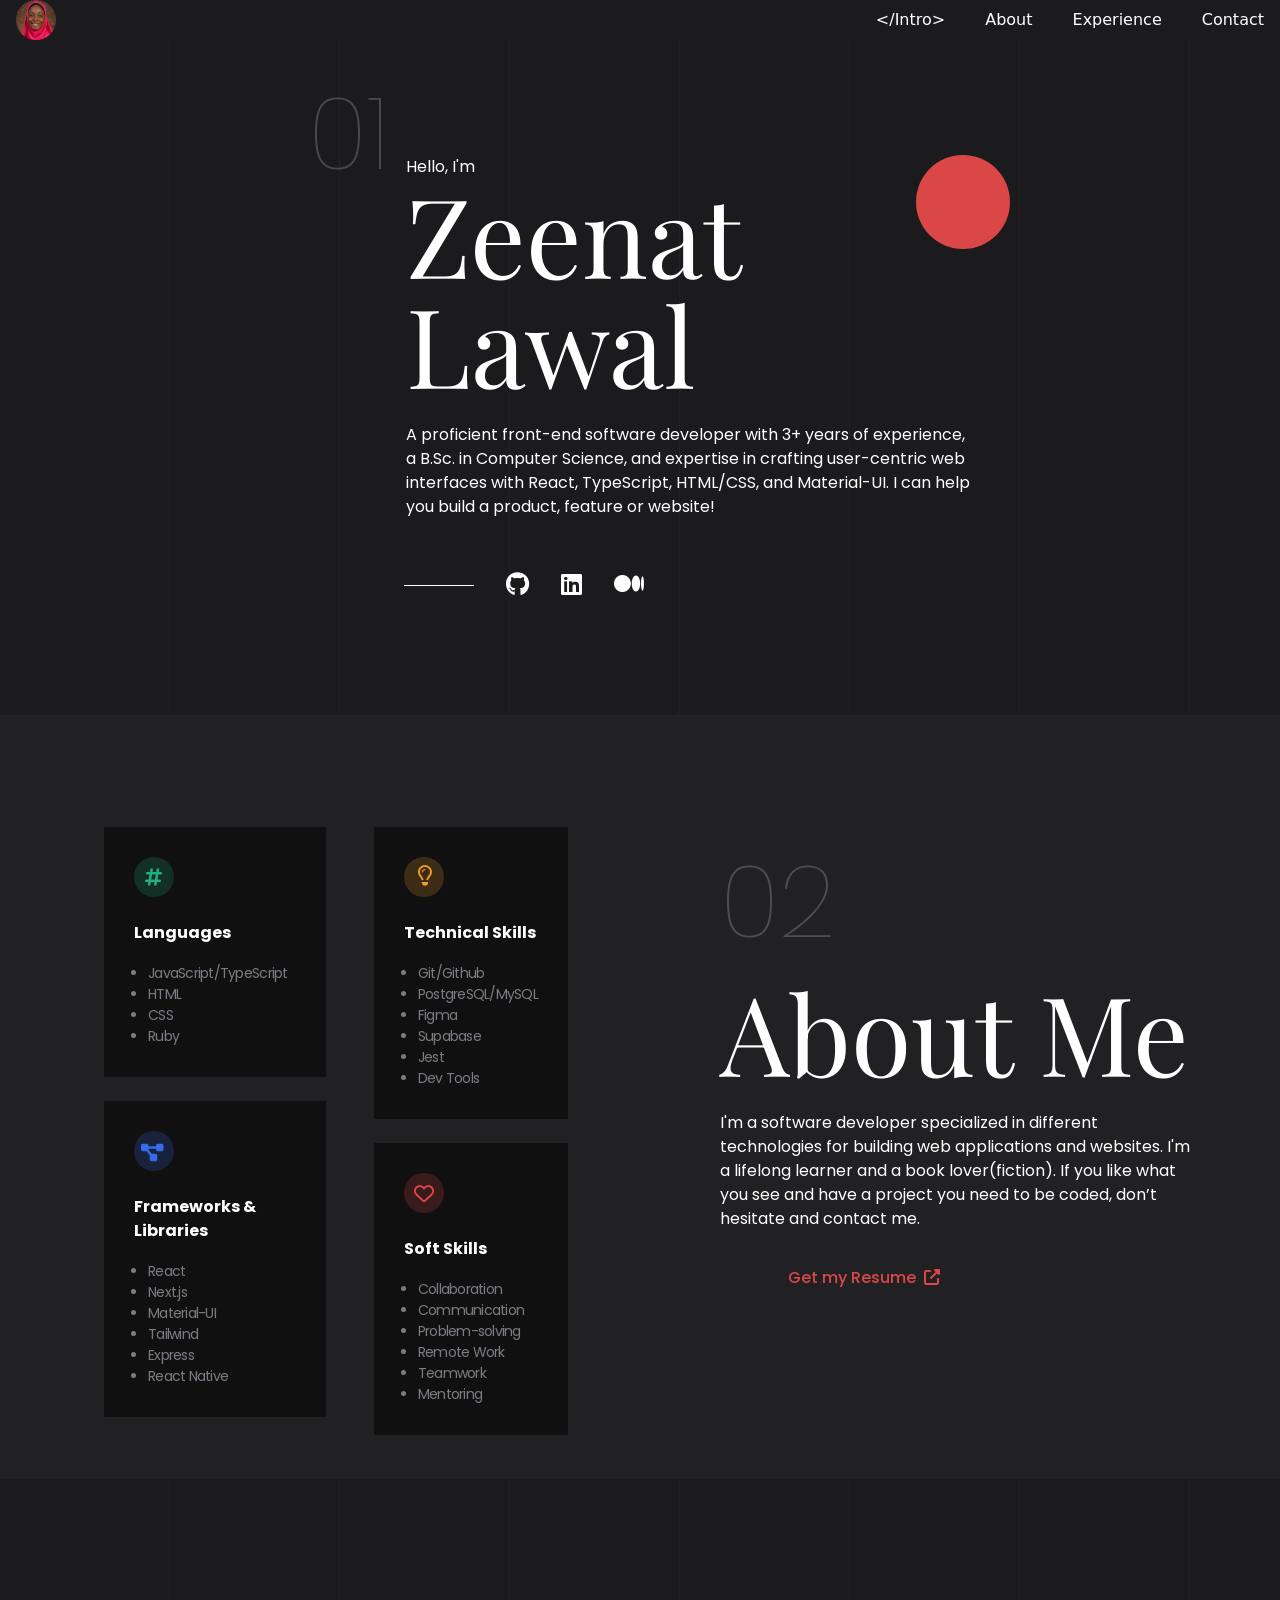
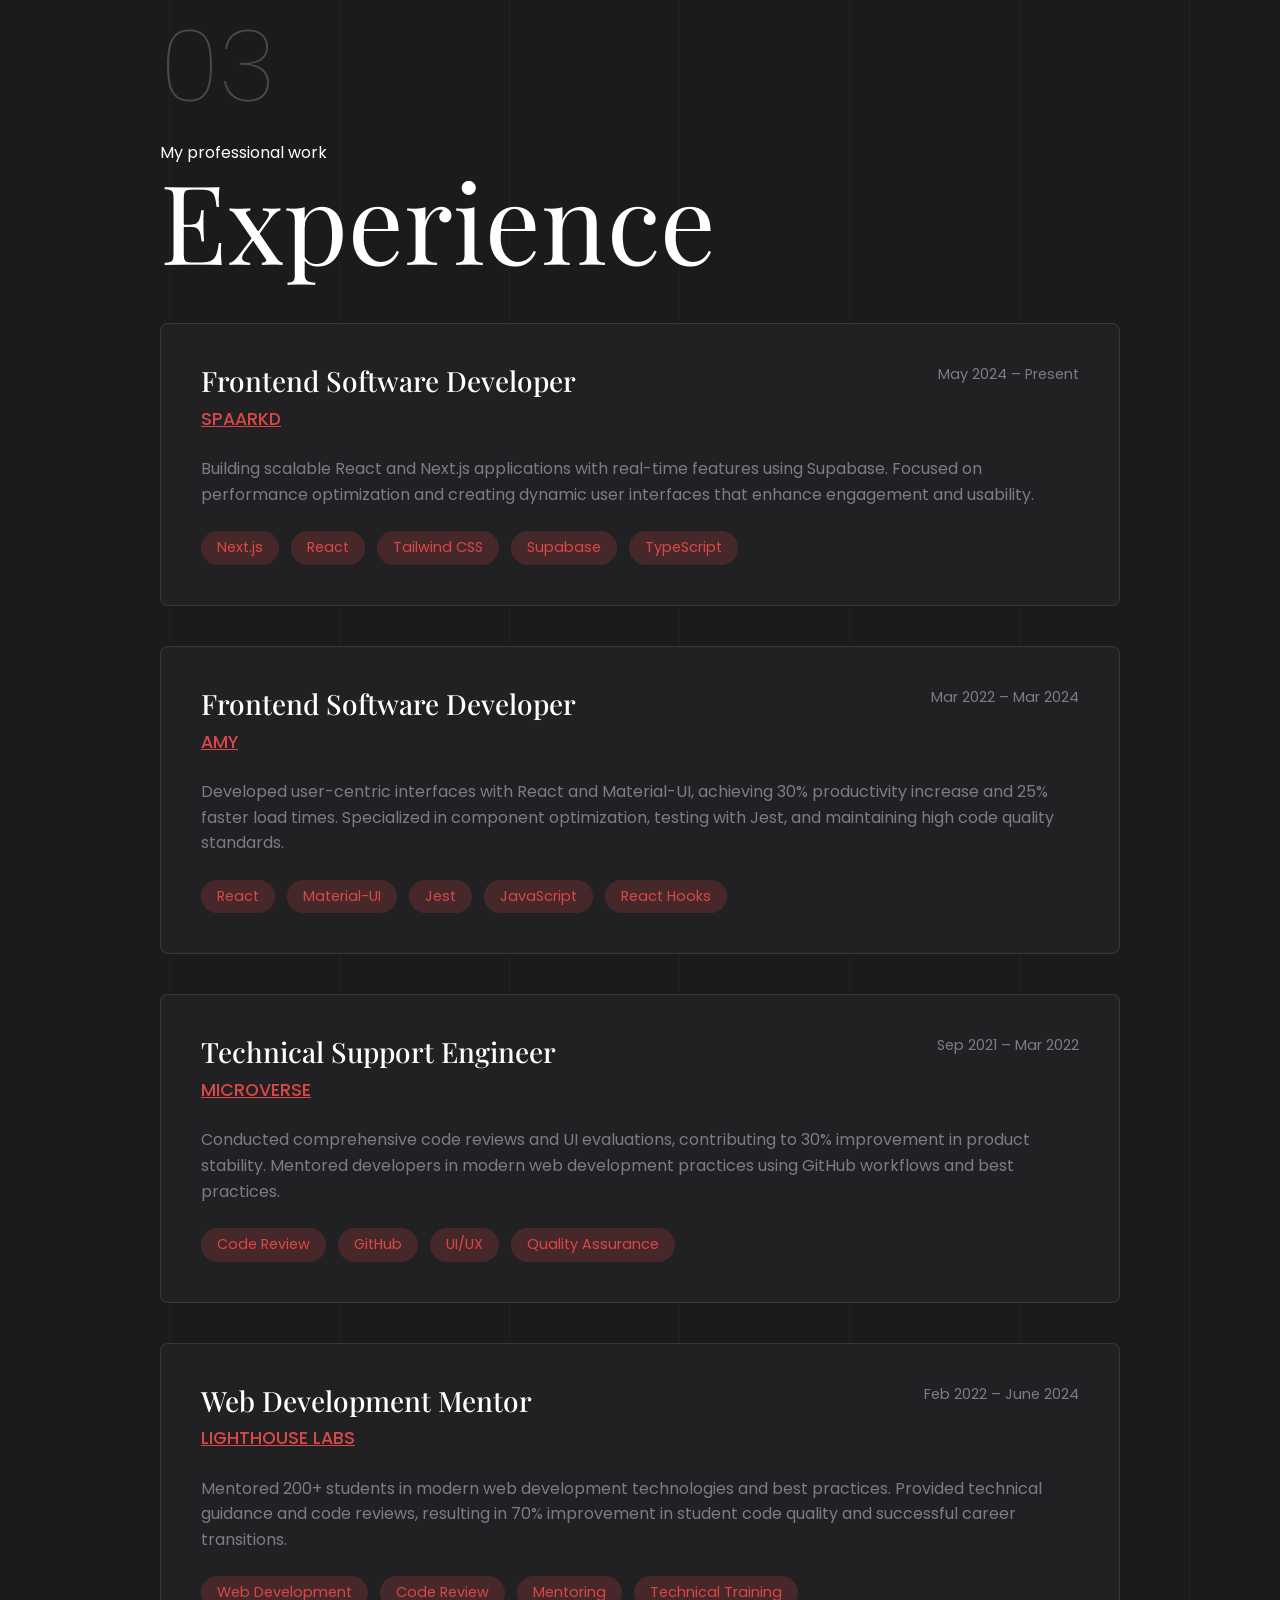
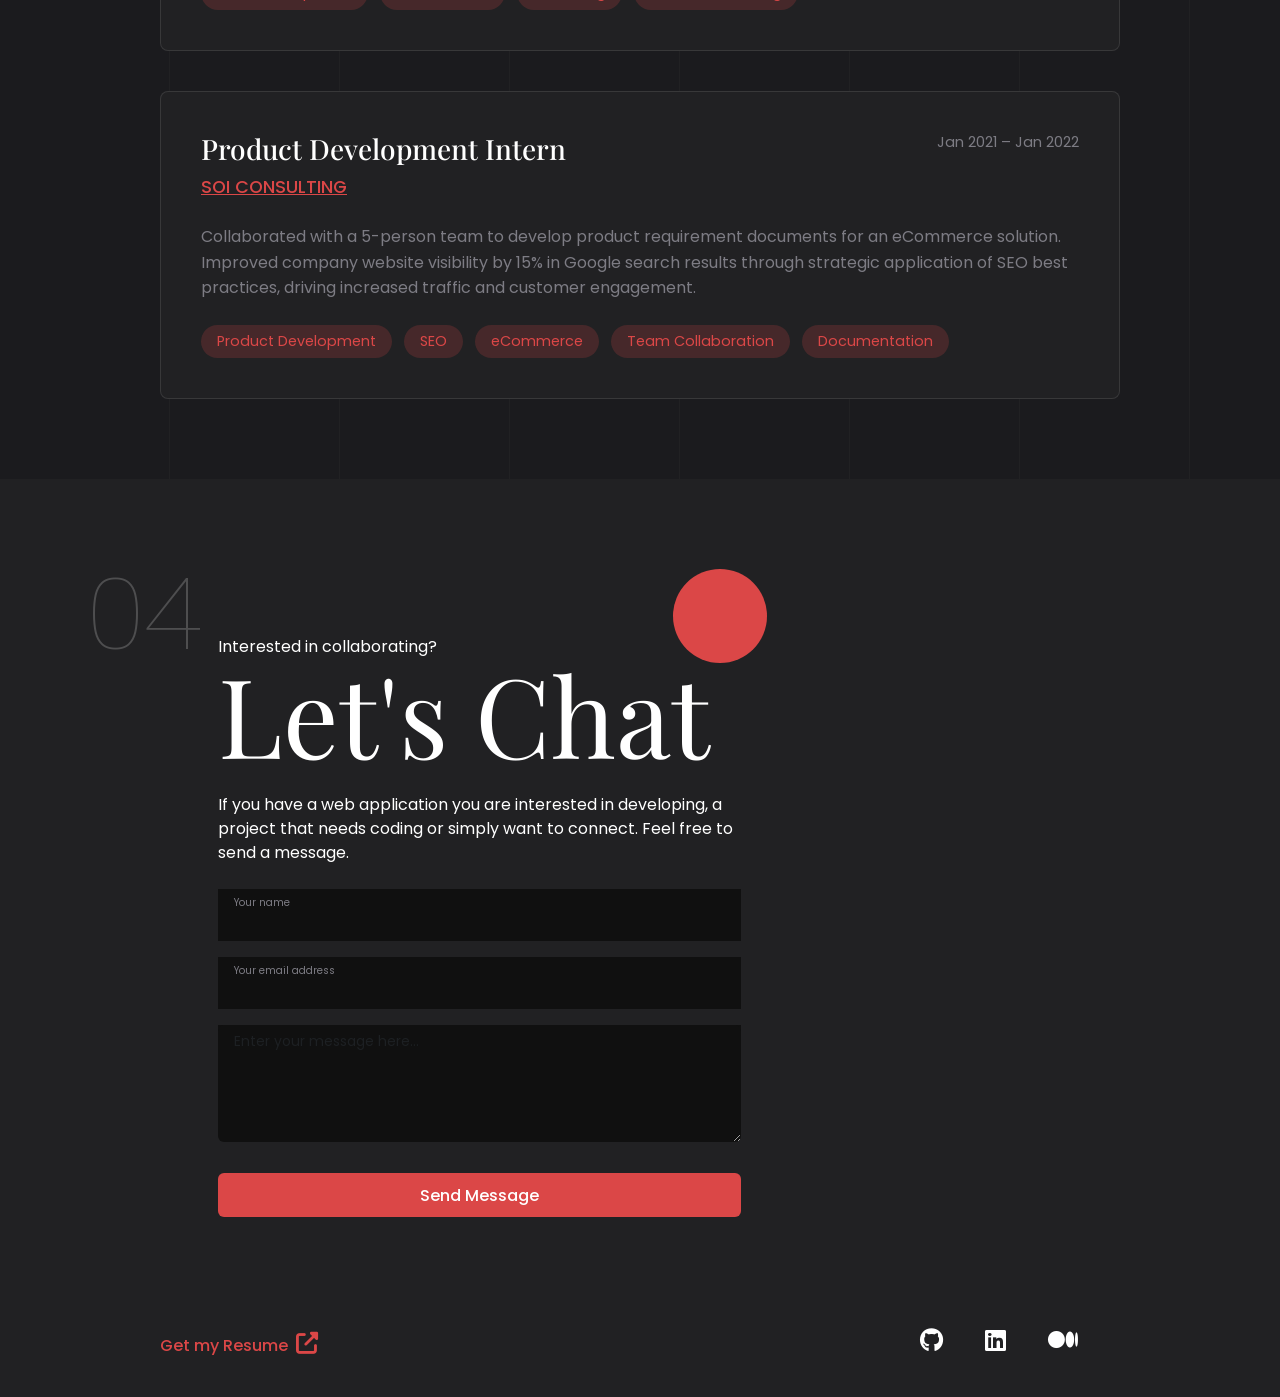
==== index.html @ d4546eed "Add experence section to portfolio" ====
<!DOCTYPE html>
<html lang="en">
<head>
  <!-- Global site tag (gtag.js) - Google Analytics -->
  <script async src="https://www.googletagmanager.com/gtag/js?id=UA-212568529-1"></script>
  <script>
    window.dataLayer = window.dataLayer || [];
    function gtag(){dataLayer.push(arguments);}
    gtag('js', new Date());

    gtag('config', 'UA-212568529-1');
  </script>
  <meta charset="UTF-8">
  <meta http-equiv="X-UA-Compatible" content="IE=edge">
  <meta name="viewport" content="width=device-width, initial-scale=1.0">
  <!-- Icon -->
  <link rel="stylesheet" href="https://cdnjs.cloudflare.com/ajax/libs/font-awesome/6.5.1/css/all.min.css">
  <!-- Bootstrap -->
  <link href="https://cdn.jsdelivr.net/npm/bootstrap@5.0.0-beta3/dist/css/bootstrap.min.css" rel="stylesheet" integrity="sha384-eOJMYsd53ii+scO/bJGFsiCZc+5NDVN2yr8+0RDqr0Ql0h+rP48ckxlpbzKgwra6" crossorigin="anonymous">    
  <link rel="stylesheet" href="style.css">
  <link rel="shortcut icon" href="images/Zeenat.jpg" type="image/x-icon">
  <title>Zeenat Lawal</title>
</head>
<body>
    <!-- Header -->
    <header class="header">
    <nav class="d-flex justify-content-between align-items-center">
            <img src="images/Zeenat.jpg" alt="Profile" class="profile-dot">
        <ul class="d-flex justify-content-between">
          <li class="d-none d-lg-block li-style">
                    <a href="#intro">&lt;&#47;Intro&gt;</a>
                </li>
                <li class="li-style">
                    <a href="#about">About</a>
                </li>
                <li class="li-style">
                    <a href="#experience">Experience</a>
                </li>
                <li>
                    <a href="#chat">Contact</a>
                </li>
            </ul>
        </nav>
    </header>

    <main>
        <!-- INTRO -->
        <section class="intro" id="intro">
            <div class="min-intro">
                <div class="num-desk">
                    <div>
                        <p class="number">01</p>
                    </div>
                    <div class="hello">
                        <p class="tiny-intro">Hello, I'm</p>
                        <p class="dot"></p>
                        <h2 class="main-intro mb-4">Zeenat <br> Lawal</h2>
                        <p class="tiny-intro mb-5">
                            A proficient front-end software developer with 3+ years of experience, a B.Sc. in Computer Science, and expertise in crafting user-centric web interfaces with React, TypeScript, HTML/CSS, and Material-UI.
                            I can help you build a product, feature or website!
                        </p>
                    </div>
                </div>

                <div class="work-desk">
          <!-- <p class="works">See my projects</p>-->
          <hr> 
          <div class="d-flex justify-content-between icons">
                        <a href="https://github.com/ZeenatLawal"><i class="fab fa-github"></i></a>
                        <a href="https://www.linkedin.com/in/zeenatlawal/"><i class="fab fa-linkedin"></i></a>
                        <a href="https://medium.com/@zeenatlawal82"><i class="fab fa-medium"></i></a>
                    </div>
                </div>

      </div>
    </section>

    <!-- ABOUT -->
    <section class="about d-lg-flex flex-row-reverse justify-content-around" id="about">
      <div class="mb-5 about-text">
        <p class="number">02</p>
        <!-- <p class="tiny-intro">Hi!</p> -->
        <h2 class="main-intro mb-4">About Me</h2>
        <p class="tiny-intro mb-4">I'm a software developer specialized in different technologies for building web applications and websites. I'm a lifelong learner and a book lover(fiction). If you like what you see and have a project you need to be coded, don’t hesitate and contact me.</p>
        <a href="https://drive.google.com/file/d/124ZSrJd9b67RYtDXN8JFwm1_m8pRrEGp/view" class="resume btn btn-color">Get my Resume &nbsp;<i class="fas fa-external-link-alt"></i></a>
      </div>
                        <div class="about-skills">
        <div>
                            <div class="skills">
            <div class="skill-circle skill-lang mb-4"></div>
                                <i class="fas fa-hashtag icons"></i>
                                <p>Languages</p>
                                <ul>
                                    <li>JavaScript/TypeScript</li> 
                                    <li>HTML</li>
                                    <li>CSS</li>
                                    <li>Ruby</li>
                                </ul>
                            </div>
                            
                            <div class="skills">
            <div class="skill-circle skill-frame mb-4"></div>
                                <i class="fas fa-project-diagram icons"></i>
                                <p>Frameworks & Libraries</p>
                                <ul>
                                    <li>React</li>
                                    <li>Next.js</li>
                                    <li>Material-UI</li>
                                    <li>Tailwind</li>
                                    <li>Express</li>
                                    <li>React Native</li>
                                </ul>
                            </div>
        </div>
        <div>
                            <div class="skills">
            <div class="skill-circle skill-git mb-4"></div>
                                <i class="far fa-lightbulb icons"></i>
                                <p>Technical Skills</p>
                                <ul>
                                    <li>Git/Github</li> 
                                    <li>PostgreSQL/MySQL</li>
                                    <li>Figma</li>
                                    <li>Supabase</li>
                                    <li>Jest</li>
                                    <li>Dev Tools</li>
                                </ul>
                            </div>
                            
                            <div class="skills">
            <div class="skill-circle skill-soft mb-4"></div>
                                <i class="far fa-heart icons"></i>
                                <p>Soft Skills</p>
                                <ul>
                                    <li>Collaboration</li>
                                    <li>Communication</li>
                                    <li>Problem-solving</li>
                                    <li>Remote Work</li>
                                    <li>Teamwork</li>
                                    <li>Mentoring</li>
                                </ul>
                            </div>
                        </div>
                    </div>
                </div>
            </div>
        </section>

        <!-- EXPERIENCE -->
        <section class="experience" id="experience">
            <div class="num-desk">
                <div>
                    <p class="number">03</p>
                </div>
                <div class="hello">
                    <p class="tiny-intro">My professional work</p>
                    <h2 class="main-intro mb-4">Experience</h2>
                    
                    <div class="experience-grid">
                        <!-- SPAARKD Experience -->
                        <div class="experience-card">
                            <div class="experience-header">
                                <div>
                                    <h3 class="experience-title">Frontend Software Developer</h3>
                                    <p class="experience-company">
                                        <a href="https://spaarkd.com" target="_blank" rel="noopener noreferrer">SPAARKD</a>
                                    </p>
                                </div>
                                <span class="experience-period">May 2024 – Present</span>
                            </div>
                            <p class="experience-description">
                                Building scalable React and Next.js applications with real-time features using Supabase. 
                                Focused on performance optimization and creating dynamic user interfaces that enhance engagement and usability.
                            </p>
                            <div class="tech-stack">
                                <span class="tech-tag">Next.js</span>
                                <span class="tech-tag">React</span>
                                <span class="tech-tag">Tailwind CSS</span>
                                <span class="tech-tag">Supabase</span>
                                <span class="tech-tag">TypeScript</span>
                            </div>
                        </div>

                        <!-- AMY Experience -->
                        <div class="experience-card">
                            <div class="experience-header">
                                <div>
                                    <h3 class="experience-title">Frontend Software Developer</h3>
                                    <p class="experience-company">
                                        <a href="https://amy.com" target="_blank" rel="noopener noreferrer">AMY</a>
                                    </p>
                                </div>
                                <span class="experience-period">Mar 2022 – Mar 2024</span>
                            </div>
                            <p class="experience-description">
                                Developed user-centric interfaces with React and Material-UI, achieving 30% productivity increase and 25% faster load times. 
                                Specialized in component optimization, testing with Jest, and maintaining high code quality standards.
                            </p>
                            <div class="tech-stack">
                                <span class="tech-tag">React</span>
                                <span class="tech-tag">Material-UI</span>
                                <span class="tech-tag">Jest</span>
                                <span class="tech-tag">JavaScript</span>
                                <span class="tech-tag">React Hooks</span>
                            </div>
                        </div>

                        <!-- Microverse Experience -->
                        <div class="experience-card">
                            <div class="experience-header">
                                <div>
                                    <h3 class="experience-title">Technical Support Engineer</h3>
                                    <p class="experience-company">
                                        <a href="https://microverse.org" target="_blank" rel="noopener noreferrer">MICROVERSE</a>
                                    </p>
                                </div>
                                <span class="experience-period">Sep 2021 – Mar 2022</span>
                            </div>
                            <p class="experience-description">
                                Conducted comprehensive code reviews and UI evaluations, contributing to 30% improvement in product stability. 
                                Mentored developers in modern web development practices using GitHub workflows and best practices.
                            </p>
                            <div class="tech-stack">
                                <span class="tech-tag">Code Review</span>
                                <span class="tech-tag">GitHub</span>
                                <span class="tech-tag">UI/UX</span>
                                <span class="tech-tag">Quality Assurance</span>
                            </div>
                        </div>

                        <!-- Lighthouse Labs Experience -->
                        <div class="experience-card">
                            <div class="experience-header">
                                <div>
                                    <h3 class="experience-title">Web Development Mentor</h3>
                                    <p class="experience-company">
                                        <a href="https://lighthouselabs.ca" target="_blank" rel="noopener noreferrer">LIGHTHOUSE LABS</a>
                                    </p>
                                </div>
                                <span class="experience-period">Feb 2022 – June 2024</span>
                            </div>
                            <p class="experience-description">
                                Mentored 200+ students in modern web development technologies and best practices. 
                                Provided technical guidance and code reviews, resulting in 70% improvement in student code quality and successful career transitions.
                            </p>
                            <div class="tech-stack">
                                <span class="tech-tag">Web Development</span>
                                <span class="tech-tag">Code Review</span>
                                <span class="tech-tag">Mentoring</span>
                                <span class="tech-tag">Technical Training</span>
                            </div>
                        </div>

                        <!-- SOI Consulting Experience -->
                        <div class="experience-card">
                            <div class="experience-header">
                                <div>
                                    <h3 class="experience-title">Product Development Intern</h3>
                                    <p class="experience-company">
                                        <a href="https://www.soiconsulting.com/" target="_blank" rel="noopener noreferrer">SOI CONSULTING</a>
                                    </p>
                                </div>
                                <span class="experience-period">Jan 2021 – Jan 2022</span>
                            </div>
                            <p class="experience-description">
                                Collaborated with a 5-person team to develop product requirement documents for an eCommerce solution. 
                                Improved company website visibility by 15% in Google search results through strategic application of SEO best practices, 
                                driving increased traffic and customer engagement.
                            </p>
                            <div class="tech-stack">
                                <span class="tech-tag">Product Development</span>
                                <span class="tech-tag">SEO</span>
                                <span class="tech-tag">eCommerce</span>
                                <span class="tech-tag">Team Collaboration</span>
                                <span class="tech-tag">Documentation</span>
                            </div>
                        </div>
                    </div>
                </div>
            </div>
        </section>

        <!-- CHAT -->
        <section class="chat" id="chat">
            <div class="min-intro">
                <div class="num-desk">
                    <div>
                        <p class="number">04</p>
                    </div>
                    <div class="hello">
                        <p class="tiny-intro">Interested in collaborating?</p>
                        <p class="dot"></p>
                        <h2 class="main-intro mb-4">Let's Chat</h2>
                        <p class="tiny-intro mb-4">If you have a web application you are interested in developing, a project that needs coding or simply want to connect. Feel free to send a message.</p>
                    </div>
                </div>
                <form action="https://formspree.io/f/mayabzdz" method="post" class="main-form">
          <div class="mb-3 form">
                        <label for="name">Your name</label>
            <input type="text" id="name" name="name" />
                    </div>
          <div class="mb-3 form">
                        <label for="email">Your email address</label>
            <input type="email" id="email" name="email" />
                    </div>
          <div class="mb-5 form">
            <textarea name="message" id="message" cols="30" rows="5" class="form-control" placeholder="Enter your message here..."></textarea>
                    </div>
          <button type="submit" class="start btn btn-color mt-5">Send Message</button>
                </form>
            </div>
        </section>
    </main>

    <!-- Footer -->
    <footer class="footer">
        <p class="dash"></p>
        <div class="sect">
            <div class="link">
                <a href="https://drive.google.com/file/d/124ZSrJd9b67RYtDXN8JFwm1_m8pRrEGp/view" class="resume">Get my Resume &nbsp;<i class="fas fa-external-link-alt"></i></a>
            </div>
      <div class="d-flex justify-content-between icons">
                <a href="https://github.com/ZeenatLawal"><i class="fab fa-github"></i></a>
                <a href="https://www.linkedin.com/in/zeenatlawal/"><i class="fab fa-linkedin"></i></a>
                <a href="https://medium.com/@zeenatlawal82"><i class="fab fa-medium"></i></a>
            </div>
        </div>
    </footer>
  <script src="https://cdn.jsdelivr.net/npm/bootstrap@5.0.2/dist/js/bootstrap.bundle.min.js" integrity="sha384-MrcW6ZMFYlzcLA8Nl+NtUVF0sA7MsXsP1UyJoMp4YLEuNSfAP+JcXn/tWtIaxVXM" crossorigin="anonymous"></script>
</body>
</html>
---- style.css ----
@import url("https://fonts.googleapis.com/css2?family=Poppins:wght@100;200;300;700;800&display=swap");
@import url("https://fonts.googleapis.com/css2?family=Playfair+Display:wght@400;500:800&display=swap");
@import url("https://fonts.googleapis.com/css2?family=Roboto:wght@100;200;500&display=swap");
body,
html {
  padding: 0;
  margin: 0;
  color: #fff;
  background: repeating-linear-gradient(90deg, #1b1b1e, #1b1b1e 169px, #212123 169px, #212123 170px);
}

p,
ul {
  margin: 0;
}

.header {
  background-color: #1b1b1e;
  padding: 0 1rem;
  position: fixed;
  top: 0;
  width: 100%;
  z-index: 1;
}
.header p {
  font-family: "Playfair Display", serif;
  font-weight: 800;
  font-size: 2rem;
  margin: 0;
}
.header ul {
  list-style: none;
  margin: 0;
}
.header .li-style {
  padding-right: 1rem;
}
.header a {
  text-decoration: none;
  color: #fff;
}

.number {
  font-family: "Poppins", sans-serif;
  font-weight: 100;
  font-size: 50px;
  font-style: normal;
  line-height: 75px;
  opacity: 0.2;
  padding-top: 5rem;
}

.tiny-intro {
  font-family: "Poppins", sans-serif;
  font-style: normal;
  font-weight: normal;
  font-size: 12px;
  line-height: 18px;
}

.main-intro {
  font-family: "Playfair Display", serif;
  font-style: normal;
  font-weight: normal;
  font-size: 50px;
  line-height: 100%;
}

.dot {
  position: absolute;
  width: 50px;
  height: 50px;
  left: 255px;
  top: 139px;
  background-color: #db4747;
  border-radius: 50%;
  display: inline-block;
}

.profile-dot {
  width: 40px;
  height: 40px;
  border-radius: 50%;
  display: inline-block;
}

.works {
  font-family: "Roboto", sans-serif;
  font-style: normal;
  font-weight: 500;
  font-size: 18px;
  line-height: 21px;
  color: #db4747;
}

hr {
  width: 70px;
  height: 1px;
  background-color: #fff;
  border: none;
  margin: 20px 0;
  opacity: 1;
}

.btn-color {
  background-color: #db4747;
  color: #fff;
}

.intro {
  padding: 0 1rem;
}
.intro .icons {
  font-size: 24px;
  margin-bottom: 35px;
}
.intro .icons .fab {
  color: #fff;
  padding-right: 10px;
}

.about {
  padding: 0 1rem 20px;
  background-color: #212123;
}
.about .resume {
  font-family: "Poppins", sans-serif;
  font-style: normal;
  font-weight: 500;
  font-size: 16px;
  line-height: 24px;
  text-align: center;
}
.about .icons {
  font-size: 20px;
  position: absolute;
}
.about .skill-circle {
  width: 40px;
  height: 40px;
  border-radius: 50%;
  opacity: 0.2;
  text-align: center;
}
.about .skills {
  background-color: #101010;
  margin: 0 1.5rem 1.5rem 1.5rem;
  padding: 24px;
  position: relative;
}
.about .skills .skill-lang {
  background-color: #22b07d;
}
.about .skills .skill-frame {
  background-color: #376aed;
}
.about .skills .skill-git {
  background-color: #f19d2a;
}
.about .skills .skill-soft {
  background-color: #db4747;
}
.about .skills .fa-hashtag {
  top: 35px;
  left: 35px;
  color: #22b07d;
}
.about .skills .fa-project-diagram {
  top: 37px;
  left: 32px;
  color: #376aed;
}
.about .skills .fa-lightbulb {
  top: 34px;
  left: 37px;
  color: #f19d2a;
}
.about .skills .fa-heart {
  top: 36px;
  left: 34px;
  color: #db4747;
}
.about .skills p {
  font-family: "Poppins", sans-serif;
  font-style: normal;
  font-weight: bold;
  font-size: 16px;
  line-height: 24px;
  margin-bottom: 18px;
}
.about .skills ul {
  font-family: "Poppins", sans-serif;
  font-style: normal;
  font-weight: normal;
  font-size: 14px;
  line-height: 21px;
  letter-spacing: -0.0525em;
  color: #7d7c84;
  padding-left: 14px;
}
.about .btn-color {
  width: 288px;
  height: 44px;
  padding: 10px 58px;
}

.chat {
  background-color: #212123;
  padding: 0 1rem;
}
.chat .number {
  padding-top: 24px;
}
.chat .main-form {
  width: 288px;
  margin: 0 auto;
}
.chat .form {
  background-color: #101010;
  width: 288px;
  height: 52px;
}
.chat .form label {
  font-family: "Poppins", sans-serif;
  font-style: normal;
  font-weight: normal;
  font-size: 10px;
  line-height: 15px;
  padding-left: 16px;
  color: #7d7c84;
}
.chat .form input,
.chat .form textarea {
  background-color: #101010;
  width: 100%;
  border-width: 0;
  border: none;
  outline: none;
  color: #fff;
  padding-left: 16px;
  font-family: "Poppins", sans-serif;
  font-style: normal;
  font-weight: normal;
  font-size: 14px;
  line-height: 21px;
}
.chat .start {
  font-family: "Poppins", sans-serif;
  font-style: normal;
  font-weight: 500;
  font-size: 16px;
  line-height: 24px;
  text-align: center;
  margin-bottom: 106px;
}
.chat .btn-color {
  width: 288px;
  height: 44px;
  padding: 10px 58px;
}

.portfolio {
  background-color: #212123;
}
.portfolio .card .card-title {
  font-family: "Poppins", sans-serif;
  font-style: normal;
  font-weight: 300;
  font-size: 20px;
  line-height: 80%;
  margin-bottom: 1rem;
}
.portfolio .card a {
  font-family: "Poppins", sans-serif;
  font-style: normal;
  font-weight: 500;
  font-size: 16px;
  line-height: 24px;
  text-align: center;
}
.portfolio .card .btn-color {
  width: 70%;
  padding: 10px;
}
.portfolio .lang {
  width: 84px;
  height: 30px;
  background: rgba(0, 0, 0, 0.5);
}
.portfolio .lang p {
  font-family: "Poppins", sans-serif;
  font-style: normal;
  font-weight: 300;
  font-size: 10px;
  line-height: 80%;
  padding: 9px;
}
.portfolio .shopping-list {
  width: 100%;
  height: 100%;
  background: linear-gradient(180deg, #000 0%, rgba(0, 0, 0, 0) 48.44%, #000 100%);
  background-size: cover;
  background-position: center;
  border: 0.333333px solid rgba(255, 255, 255, 0.1);
}

.experience {
  padding: 0 1rem 40px;
}
.experience .experience-grid {
  display: grid;
  gap: 2rem;
  margin-top: 3rem;
}
.experience .experience-card {
  background: #212123;
  padding: 2rem;
  border-radius: 8px;
  border: 1px solid rgba(255, 255, 255, 0.1);
}
.experience .experience-card .experience-header {
  display: flex;
  justify-content: space-between;
  align-items: flex-start;
  margin-bottom: 1rem;
}
.experience .experience-card .experience-title {
  font-family: "Playfair Display", serif;
  font-size: 1.5rem;
  font-weight: 500;
  color: #fff;
  margin-bottom: 0.5rem;
}
.experience .experience-card .experience-company {
  color: #db4747;
  font-family: "Poppins", sans-serif;
  font-weight: 500;
}
.experience .experience-card .experience-company a {
  color: var(--main-color);
  text-decoration: underline;
  font-family: "Poppins", sans-serif;
  font-weight: 500;
}
.experience .experience-card .experience-company a:hover {
  color: #ff5757;
}
.experience .experience-card .experience-period {
  color: #7d7c84;
  font-family: "Poppins", sans-serif;
  font-size: 0.9rem;
}
.experience .experience-card .experience-description {
  color: #7d7c84;
  line-height: 1.6;
  margin-bottom: 1.5rem;
  font-family: "Poppins", sans-serif;
}
.experience .experience-card .tech-stack {
  display: flex;
  flex-wrap: wrap;
  gap: 0.5rem;
}
.experience .experience-card .tech-stack .tech-tag {
  background: rgba(219, 71, 71, 0.2);
  color: #db4747;
  padding: 0.25rem 0.75rem;
  border-radius: 20px;
  font-size: 0.875rem;
  font-family: "Poppins", sans-serif;
}

.footer {
  background-color: #212123;
  padding: 0 1rem;
}
.footer .icons {
  font-size: 24px;
  padding-bottom: 38px;
}
.footer .icons .fab {
  color: #fff;
  padding-right: 10px;
}
.footer .dash {
  border: 1px solid rgba(255, 255, 255, 0.1);
  width: 288px;
  transform: rotate(180deg);
  margin-bottom: 20px;
}
.footer .resume {
  text-decoration: none;
  font-family: "Poppins", sans-serif;
  font-style: normal;
  font-weight: 500;
  font-size: 16px;
  line-height: 24px;
  color: #db4747;
}
.footer .resume .fas {
  font-size: 22px;
}
.footer .link {
  margin-bottom: 30px;
}

@media screen and (min-width: 992px) {
  .header .li-style {
    padding-right: 2.5rem;
  }
  .number {
    font-family: "Poppins", sans-serif;
    font-weight: 100;
    font-size: 100px;
    font-style: normal;
    line-height: 150px;
    opacity: 0.2;
    padding-top: 7rem;
  }
  .tiny-intro {
    font-family: "Poppins", sans-serif;
    font-style: normal;
    font-weight: normal;
    font-size: 16px;
    line-height: 24px;
  }
  .main-intro {
    font-family: "Playfair Display", serif;
    font-style: normal;
    font-weight: normal;
    font-size: 110px;
    line-height: 100%;
  }
  .dot {
    width: 94px;
    height: 94px;
  }
  .footer {
    padding: 0 10rem;
  }
  .footer .dash {
    display: none;
  }
  .footer .sect {
    display: flex;
    justify-content: space-between;
    align-items: center;
  }
  .footer .fab {
    margin-right: 2rem;
  }
  .intro .min-intro {
    width: 664px;
    margin: 0 auto;
  }
  .intro .number {
    padding-top: 3.7rem;
  }
  .intro .num-desk {
    display: flex;
  }
  .intro .num-desk .hello {
    padding-top: 9.7rem;
    padding-left: 1rem;
    position: relative;
  }
  .intro .dot {
    left: 526px;
    top: 155px;
  }
  .intro .work-desk {
    display: flex;
    align-items: center;
    padding-left: 6rem;
    padding-bottom: 7rem;
  }
  .intro .work-desk .works {
    padding-right: 2rem;
  }
  .intro .work-desk hr {
    margin: 10px 0;
    margin-right: 2rem;
  }
  .intro .work-desk .icons {
    margin-bottom: 0;
  }
  .intro .work-desk .fab {
    color: #fff;
    padding-right: 2rem;
  }
  .intro #portfolio {
    padding: 0 10rem;
  }
  .portfolio .desc {
    width: 480px;
    height: 100%;
  }
  .portfolio .desc .extra {
    margin-top: 30px;
  }
  .portfolio .desc a {
    text-decoration: none;
    color: #db4747;
  }
  .about .about-text {
    width: 30rem;
  }
  .about .about-skills {
    width: 32rem;
    margin-top: 7rem;
    display: flex;
    justify-content: space-around;
  }
  .about .about-skills .skills {
    padding: 30px;
  }
  .about .about-skills .skills .fa-hashtag {
    top: 40px;
    left: 41px;
    color: #22b07d;
  }
  .about .about-skills .skills .fa-project-diagram {
    top: 42px;
    left: 37px;
    color: #376aed;
  }
  .about .about-skills .skills .fa-lightbulb {
    top: 39px;
    left: 43px;
    color: #f19d2a;
  }
  .about .about-skills .skills .fa-heart {
    top: 41px;
    left: 40px;
    color: #db4747;
  }
  .about .btn-color {
    background-color: transparent;
    color: #db4747;
  }
  .experience {
    padding: 0 10rem 80px;
  }
  .experience .experience-grid {
    grid-template-columns: 1fr;
    gap: 2.5rem;
  }
  .experience .experience-card {
    padding: 2.5rem;
  }
  .experience .experience-card .experience-header {
    margin-bottom: 1.5rem;
  }
  .experience .experience-card .experience-title {
    font-size: 1.75rem;
  }
  .experience .experience-card .experience-company {
    font-size: 1.1rem;
  }
  .experience .experience-card .tech-stack {
    gap: 0.75rem;
  }
  .experience .experience-card .tech-stack .tech-tag {
    padding: 0.375rem 1rem;
    font-size: 0.9rem;
  }
  .chat .dot {
    left: 471px;
    top: 90px;
  }
  .chat .min-intro {
    width: 681px;
    margin-left: 4.4rem;
  }
  .chat .number {
    padding-top: 3.7rem;
  }
  .chat .num-desk {
    display: flex;
  }
  .chat .num-desk .hello {
    padding-top: 9.7rem;
    padding-left: 1rem;
    position: relative;
  }
  .chat .main-form {
    width: 418px;
    margin: 0 auto;
  }
  .chat .form {
    width: 523px;
  }
  .chat .start {
    width: 523px;
    margin-bottom: 106px;
  }
}/*# sourceMappingURL=style.css.map */
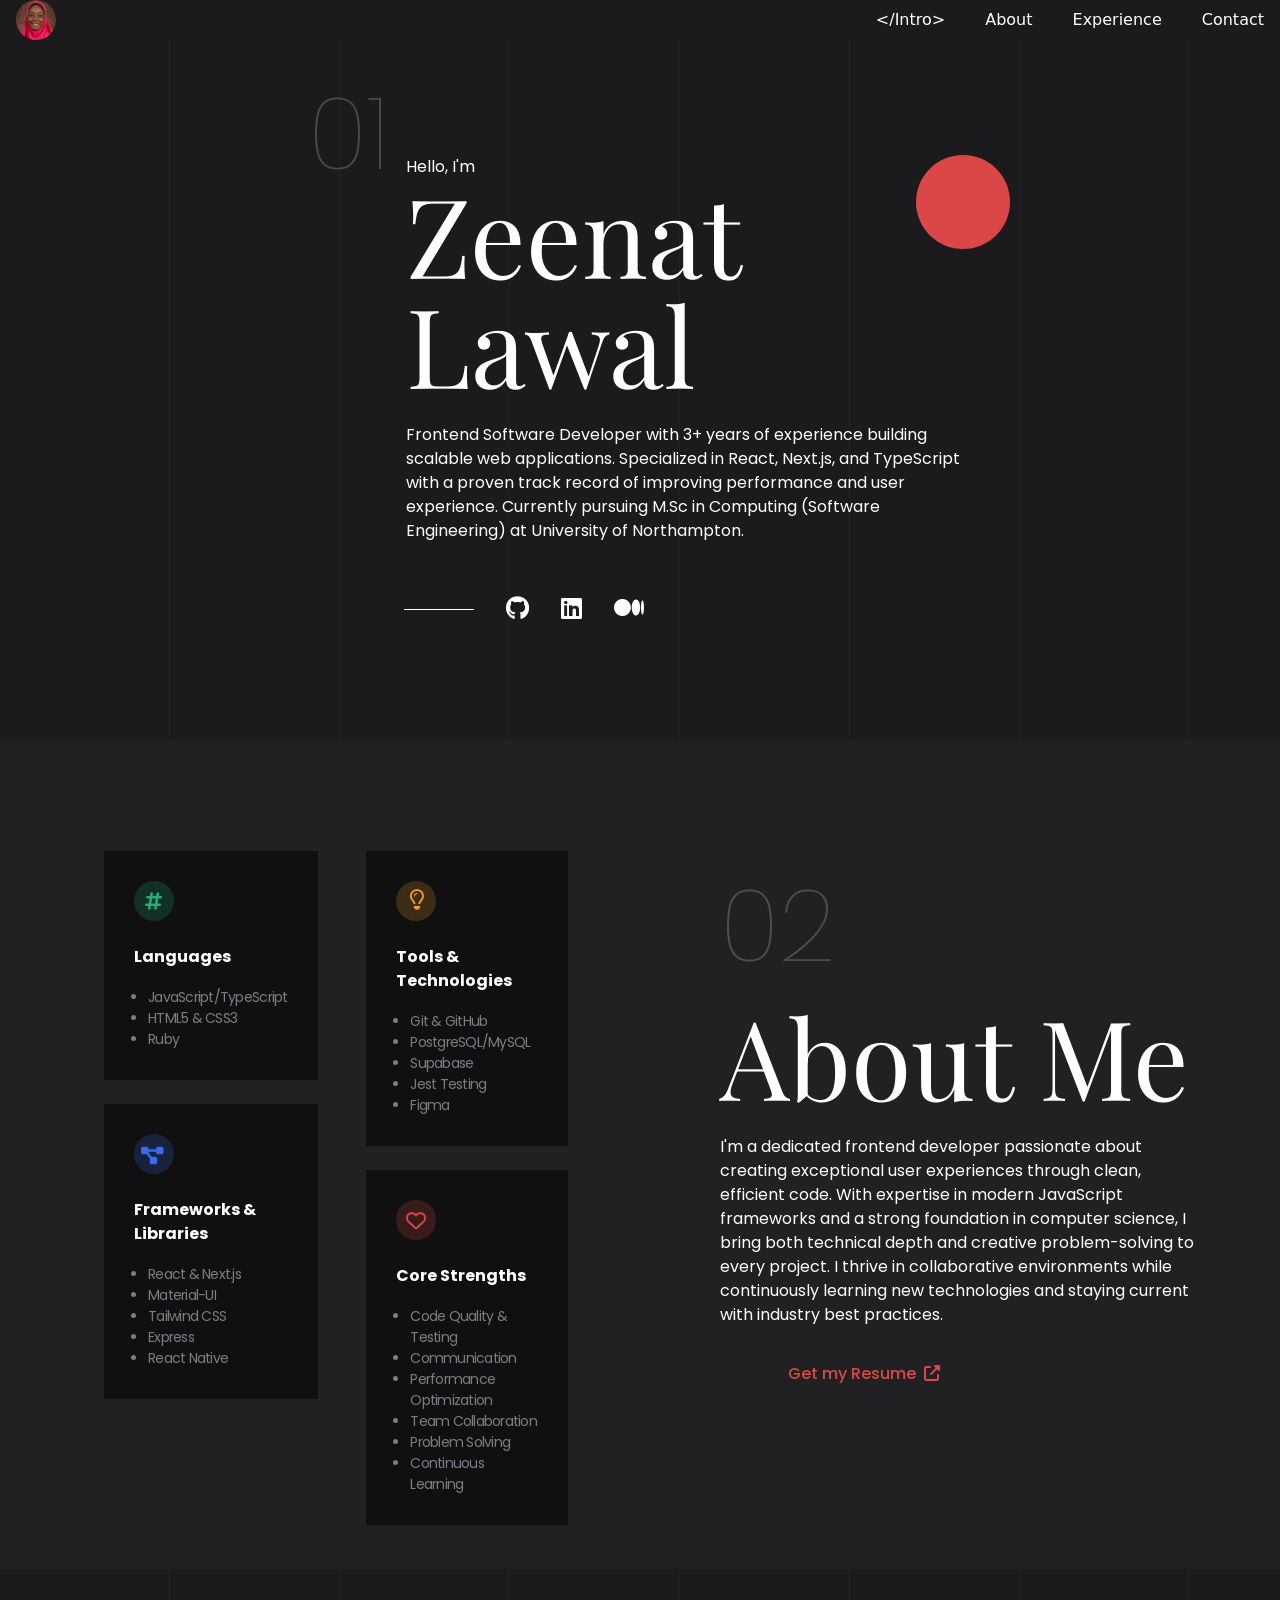
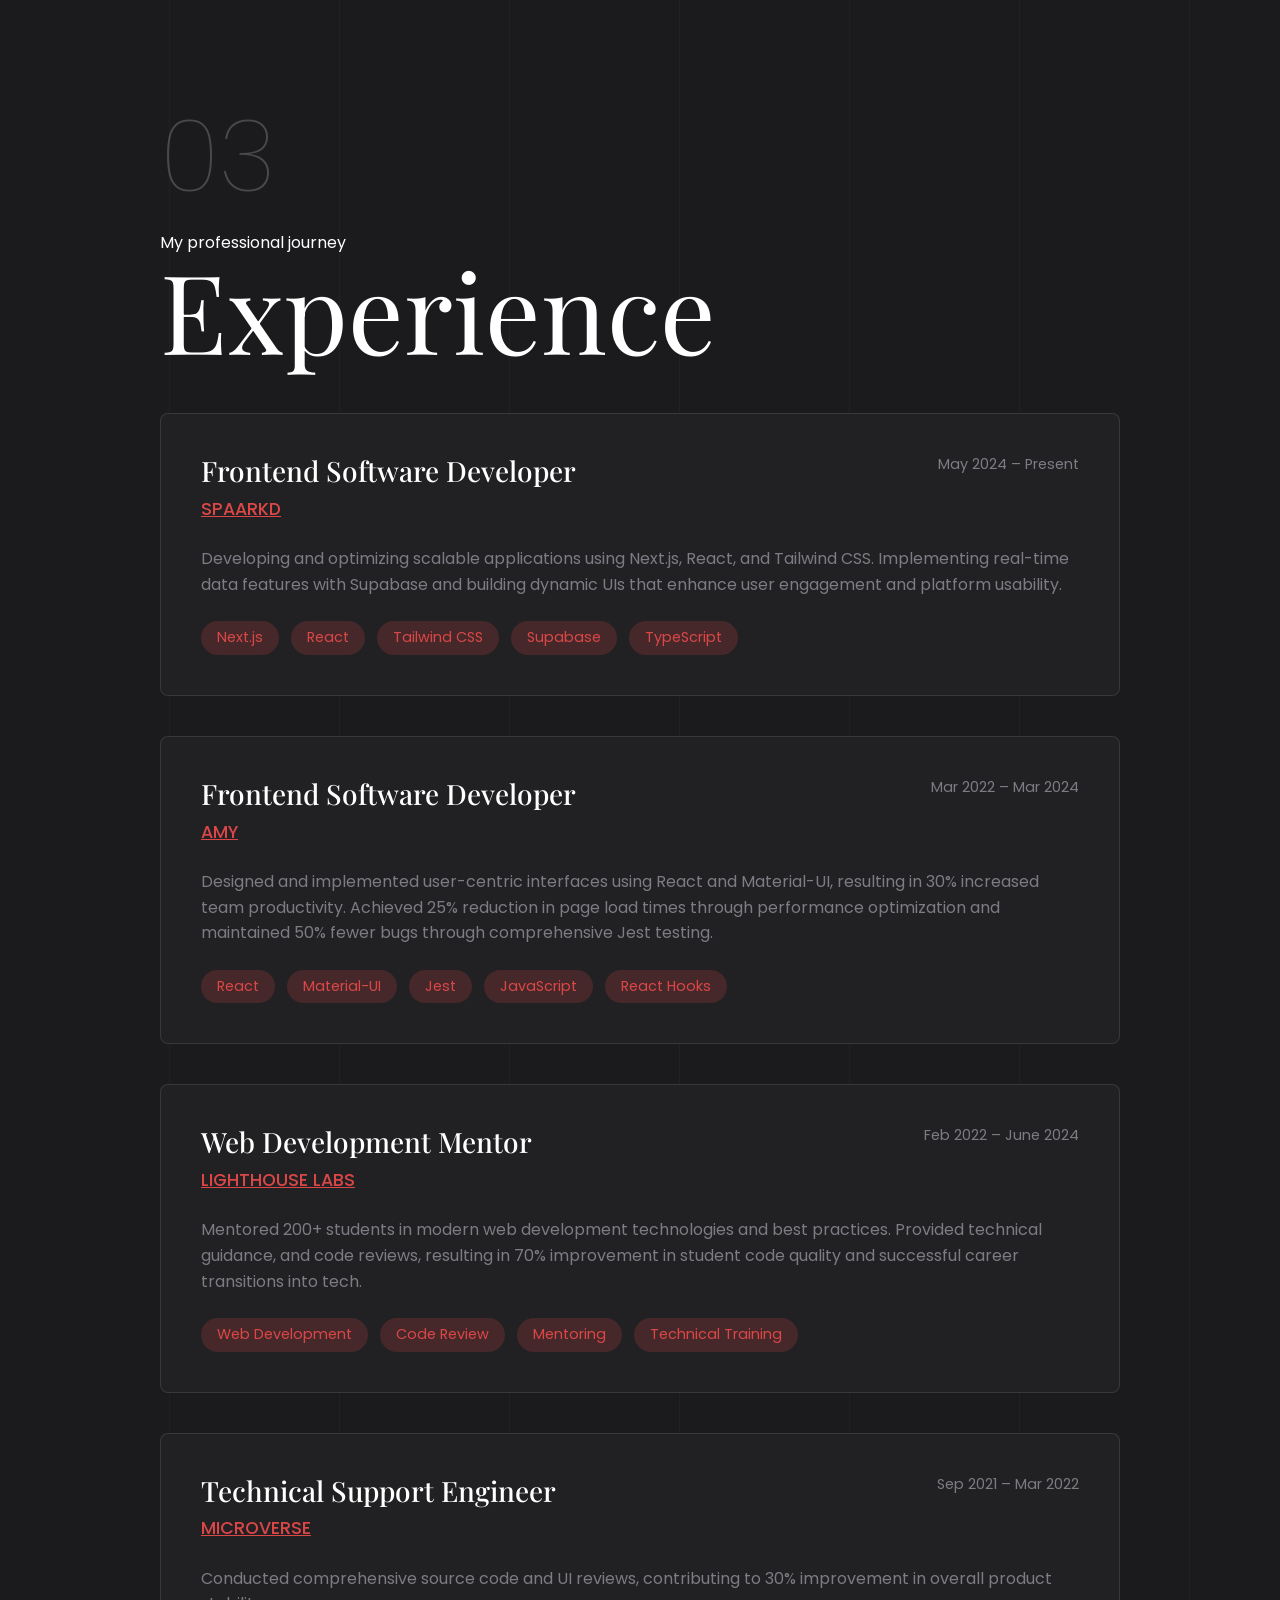
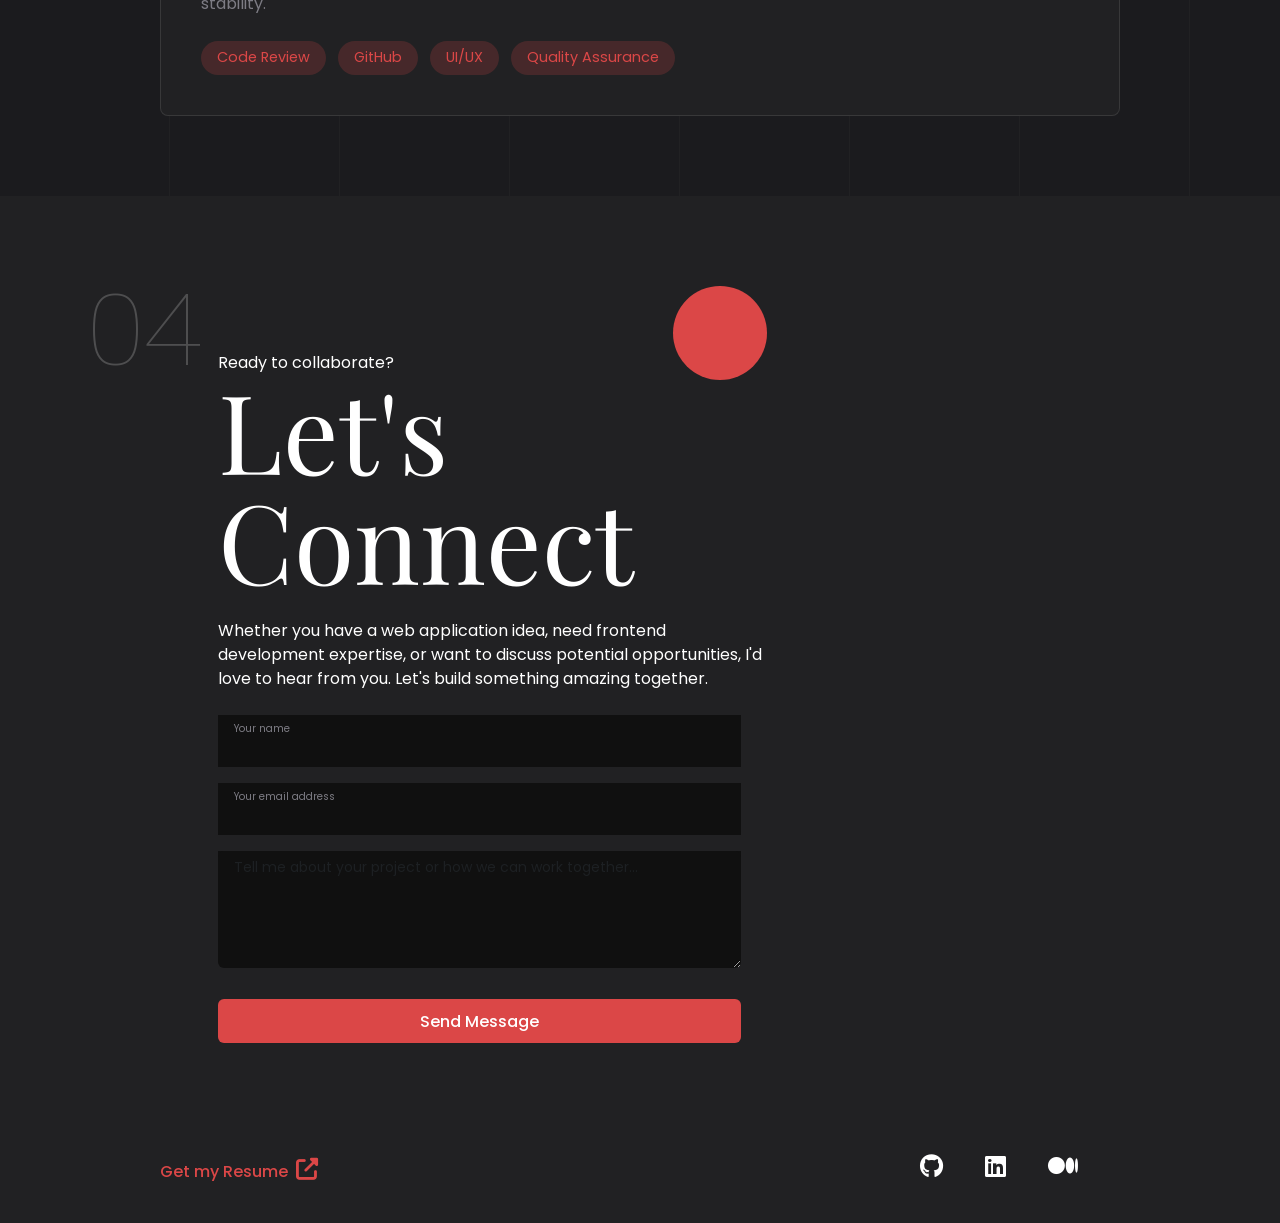
==== commit 158b3369: "Update copy" ====
--- a/index.html
+++ b/index.html
@@ -19,7 +19,7 @@
   <link href="https://cdn.jsdelivr.net/npm/bootstrap@5.0.0-beta3/dist/css/bootstrap.min.css" rel="stylesheet" integrity="sha384-eOJMYsd53ii+scO/bJGFsiCZc+5NDVN2yr8+0RDqr0Ql0h+rP48ckxlpbzKgwra6" crossorigin="anonymous">    
   <link rel="stylesheet" href="style.css">
   <link rel="shortcut icon" href="images/Zeenat.jpg" type="image/x-icon">
-  <title>Zeenat Lawal</title>
+  <title>Zeenat Lawal - Frontend Developer</title>
 </head>
 <body>
     <!-- Header -->
@@ -56,14 +56,14 @@
                         <p class="dot"></p>
                         <h2 class="main-intro mb-4">Zeenat <br> Lawal</h2>
                         <p class="tiny-intro mb-5">
-                            A proficient front-end software developer with 3+ years of experience, a B.Sc. in Computer Science, and expertise in crafting user-centric web interfaces with React, TypeScript, HTML/CSS, and Material-UI.
-                            I can help you build a product, feature or website!
+                            Frontend Software Developer with 3+ years of experience building scalable web applications. 
+                            Specialized in React, Next.js, and TypeScript with a proven track record of improving performance and user experience. 
+                            Currently pursuing M.Sc in Computing (Software Engineering) at University of Northampton.
                         </p>
                     </div>
                 </div>
 
                 <div class="work-desk">
-          <!-- <p class="works">See my projects</p>-->
           <hr> 
           <div class="d-flex justify-content-between icons">
                         <a href="https://github.com/ZeenatLawal"><i class="fab fa-github"></i></a>
@@ -79,9 +79,12 @@
     <section class="about d-lg-flex flex-row-reverse justify-content-around" id="about">
       <div class="mb-5 about-text">
         <p class="number">02</p>
-        <!-- <p class="tiny-intro">Hi!</p> -->
         <h2 class="main-intro mb-4">About Me</h2>
-        <p class="tiny-intro mb-4">I'm a software developer specialized in different technologies for building web applications and websites. I'm a lifelong learner and a book lover(fiction). If you like what you see and have a project you need to be coded, don’t hesitate and contact me.</p>
+        <p class="tiny-intro mb-4">
+            I'm a dedicated frontend developer passionate about creating exceptional user experiences through clean, efficient code. 
+            With expertise in modern JavaScript frameworks and a strong foundation in computer science, I bring both technical depth and creative problem-solving to every project. 
+            I thrive in collaborative environments while continuously learning new technologies and staying current with industry best practices.
+        </p>
         <a href="https://drive.google.com/file/d/124ZSrJd9b67RYtDXN8JFwm1_m8pRrEGp/view" class="resume btn btn-color">Get my Resume &nbsp;<i class="fas fa-external-link-alt"></i></a>
       </div>
                         <div class="about-skills">
@@ -92,8 +95,7 @@
                                 <p>Languages</p>
                                 <ul>
                                     <li>JavaScript/TypeScript</li> 
-                                    <li>HTML</li>
-                                    <li>CSS</li>
+                                    <li>HTML5 & CSS3</li>
                                     <li>Ruby</li>
                                 </ul>
                             </div>
@@ -103,10 +105,9 @@
                                 <i class="fas fa-project-diagram icons"></i>
                                 <p>Frameworks & Libraries</p>
                                 <ul>
-                                    <li>React</li>
-                                    <li>Next.js</li>
+                                    <li>React & Next.js</li>
                                     <li>Material-UI</li>
-                                    <li>Tailwind</li>
+                                    <li>Tailwind CSS</li>
                                     <li>Express</li>
                                     <li>React Native</li>
                                 </ul>
@@ -116,28 +117,27 @@
                             <div class="skills">
             <div class="skill-circle skill-git mb-4"></div>
                                 <i class="far fa-lightbulb icons"></i>
-                                <p>Technical Skills</p>
+                                <p>Tools & Technologies</p>
                                 <ul>
-                                    <li>Git/Github</li> 
+                                    <li>Git & GitHub</li> 
                                     <li>PostgreSQL/MySQL</li>
+                                    <li>Supabase</li>
+                                    <li>Jest Testing</li>
                                     <li>Figma</li>
-                                    <li>Supabase</li>
-                                    <li>Jest</li>
-                                    <li>Dev Tools</li>
                                 </ul>
                             </div>
                             
                             <div class="skills">
             <div class="skill-circle skill-soft mb-4"></div>
                                 <i class="far fa-heart icons"></i>
-                                <p>Soft Skills</p>
+                                <p>Core Strengths</p>
                                 <ul>
-                                    <li>Collaboration</li>
+                                    <li>Code Quality & Testing</li>
                                     <li>Communication</li>
-                                    <li>Problem-solving</li>
-                                    <li>Remote Work</li>
-                                    <li>Teamwork</li>
-                                    <li>Mentoring</li>
+                                    <li>Performance Optimization</li>
+                                    <li>Team Collaboration</li>
+                                    <li>Problem Solving</li>
+                                    <li>Continuous Learning</li>
                                 </ul>
                             </div>
                         </div>
@@ -153,7 +153,7 @@
                     <p class="number">03</p>
                 </div>
                 <div class="hello">
-                    <p class="tiny-intro">My professional work</p>
+                    <p class="tiny-intro">My professional journey</p>
                     <h2 class="main-intro mb-4">Experience</h2>
                     
                     <div class="experience-grid">
@@ -169,8 +169,8 @@
                                 <span class="experience-period">May 2024 – Present</span>
                             </div>
                             <p class="experience-description">
-                                Building scalable React and Next.js applications with real-time features using Supabase. 
-                                Focused on performance optimization and creating dynamic user interfaces that enhance engagement and usability.
+                                Developing and optimizing scalable applications using Next.js, React, and Tailwind CSS. 
+                                Implementing real-time data features with Supabase and building dynamic UIs that enhance user engagement and platform usability.
                             </p>
                             <div class="tech-stack">
                                 <span class="tech-tag">Next.js</span>
@@ -193,8 +193,8 @@
                                 <span class="experience-period">Mar 2022 – Mar 2024</span>
                             </div>
                             <p class="experience-description">
-                                Developed user-centric interfaces with React and Material-UI, achieving 30% productivity increase and 25% faster load times. 
-                                Specialized in component optimization, testing with Jest, and maintaining high code quality standards.
+                                Designed and implemented user-centric interfaces using React and Material-UI, resulting in 30% increased team productivity. 
+                                Achieved 25% reduction in page load times through performance optimization and maintained 50% fewer bugs through comprehensive Jest testing.
                             </p>
                             <div class="tech-stack">
                                 <span class="tech-tag">React</span>
@@ -202,6 +202,29 @@
                                 <span class="tech-tag">Jest</span>
                                 <span class="tech-tag">JavaScript</span>
                                 <span class="tech-tag">React Hooks</span>
+                            </div>
+                        </div>
+
+                        <!-- Lighthouse Labs Experience -->
+                        <div class="experience-card">
+                            <div class="experience-header">
+                                <div>
+                                    <h3 class="experience-title">Web Development Mentor</h3>
+                                    <p class="experience-company">
+                                        <a href="https://lighthouselabs.ca" target="_blank" rel="noopener noreferrer">LIGHTHOUSE LABS</a>
+                                    </p>
+                                </div>
+                                <span class="experience-period">Feb 2022 – June 2024</span>
+                            </div>
+                            <p class="experience-description">
+                                Mentored 200+ students in modern web development technologies and best practices. 
+                                Provided technical guidance, and code reviews, resulting in 70% improvement in student code quality and successful career transitions into tech.
+                            </p>
+                            <div class="tech-stack">
+                                <span class="tech-tag">Web Development</span>
+                                <span class="tech-tag">Code Review</span>
+                                <span class="tech-tag">Mentoring</span>
+                                <span class="tech-tag">Technical Training</span>
                             </div>
                         </div>
 
@@ -217,62 +240,12 @@
                                 <span class="experience-period">Sep 2021 – Mar 2022</span>
                             </div>
                             <p class="experience-description">
-                                Conducted comprehensive code reviews and UI evaluations, contributing to 30% improvement in product stability. 
-                                Mentored developers in modern web development practices using GitHub workflows and best practices.
-                            </p>
+                                Conducted comprehensive source code and UI reviews, contributing to 30% improvement in overall product stability.                             </p>
                             <div class="tech-stack">
                                 <span class="tech-tag">Code Review</span>
                                 <span class="tech-tag">GitHub</span>
                                 <span class="tech-tag">UI/UX</span>
                                 <span class="tech-tag">Quality Assurance</span>
-                            </div>
-                        </div>
-
-                        <!-- Lighthouse Labs Experience -->
-                        <div class="experience-card">
-                            <div class="experience-header">
-                                <div>
-                                    <h3 class="experience-title">Web Development Mentor</h3>
-                                    <p class="experience-company">
-                                        <a href="https://lighthouselabs.ca" target="_blank" rel="noopener noreferrer">LIGHTHOUSE LABS</a>
-                                    </p>
-                                </div>
-                                <span class="experience-period">Feb 2022 – June 2024</span>
-                            </div>
-                            <p class="experience-description">
-                                Mentored 200+ students in modern web development technologies and best practices. 
-                                Provided technical guidance and code reviews, resulting in 70% improvement in student code quality and successful career transitions.
-                            </p>
-                            <div class="tech-stack">
-                                <span class="tech-tag">Web Development</span>
-                                <span class="tech-tag">Code Review</span>
-                                <span class="tech-tag">Mentoring</span>
-                                <span class="tech-tag">Technical Training</span>
-                            </div>
-                        </div>
-
-                        <!-- SOI Consulting Experience -->
-                        <div class="experience-card">
-                            <div class="experience-header">
-                                <div>
-                                    <h3 class="experience-title">Product Development Intern</h3>
-                                    <p class="experience-company">
-                                        <a href="https://www.soiconsulting.com/" target="_blank" rel="noopener noreferrer">SOI CONSULTING</a>
-                                    </p>
-                                </div>
-                                <span class="experience-period">Jan 2021 – Jan 2022</span>
-                            </div>
-                            <p class="experience-description">
-                                Collaborated with a 5-person team to develop product requirement documents for an eCommerce solution. 
-                                Improved company website visibility by 15% in Google search results through strategic application of SEO best practices, 
-                                driving increased traffic and customer engagement.
-                            </p>
-                            <div class="tech-stack">
-                                <span class="tech-tag">Product Development</span>
-                                <span class="tech-tag">SEO</span>
-                                <span class="tech-tag">eCommerce</span>
-                                <span class="tech-tag">Team Collaboration</span>
-                                <span class="tech-tag">Documentation</span>
                             </div>
                         </div>
                     </div>
@@ -288,23 +261,26 @@
                         <p class="number">04</p>
                     </div>
                     <div class="hello">
-                        <p class="tiny-intro">Interested in collaborating?</p>
+                        <p class="tiny-intro">Ready to collaborate?</p>
                         <p class="dot"></p>
-                        <h2 class="main-intro mb-4">Let's Chat</h2>
-                        <p class="tiny-intro mb-4">If you have a web application you are interested in developing, a project that needs coding or simply want to connect. Feel free to send a message.</p>
+                        <h2 class="main-intro mb-4">Let's Connect</h2>
+                        <p class="tiny-intro mb-4">
+                            Whether you have a web application idea, need frontend development expertise, or want to discuss potential opportunities, 
+                            I'd love to hear from you. Let's build something amazing together.
+                        </p>
                     </div>
                 </div>
                 <form action="https://formspree.io/f/mayabzdz" method="post" class="main-form">
           <div class="mb-3 form">
                         <label for="name">Your name</label>
-            <input type="text" id="name" name="name" />
+            <input type="text" id="name" name="name" required />
                     </div>
           <div class="mb-3 form">
                         <label for="email">Your email address</label>
-            <input type="email" id="email" name="email" />
+            <input type="email" id="email" name="email" required />
                     </div>
           <div class="mb-5 form">
-            <textarea name="message" id="message" cols="30" rows="5" class="form-control" placeholder="Enter your message here..."></textarea>
+            <textarea name="message" id="message" cols="30" rows="5" class="form-control" placeholder="Tell me about your project or how we can work together..." required></textarea>
                     </div>
           <button type="submit" class="start btn btn-color mt-5">Send Message</button>
                 </form>
@@ -328,4 +304,4 @@
     </footer>
   <script src="https://cdn.jsdelivr.net/npm/bootstrap@5.0.2/dist/js/bootstrap.bundle.min.js" integrity="sha384-MrcW6ZMFYlzcLA8Nl+NtUVF0sA7MsXsP1UyJoMp4YLEuNSfAP+JcXn/tWtIaxVXM" crossorigin="anonymous"></script>
 </body>
-</html>
+</html>
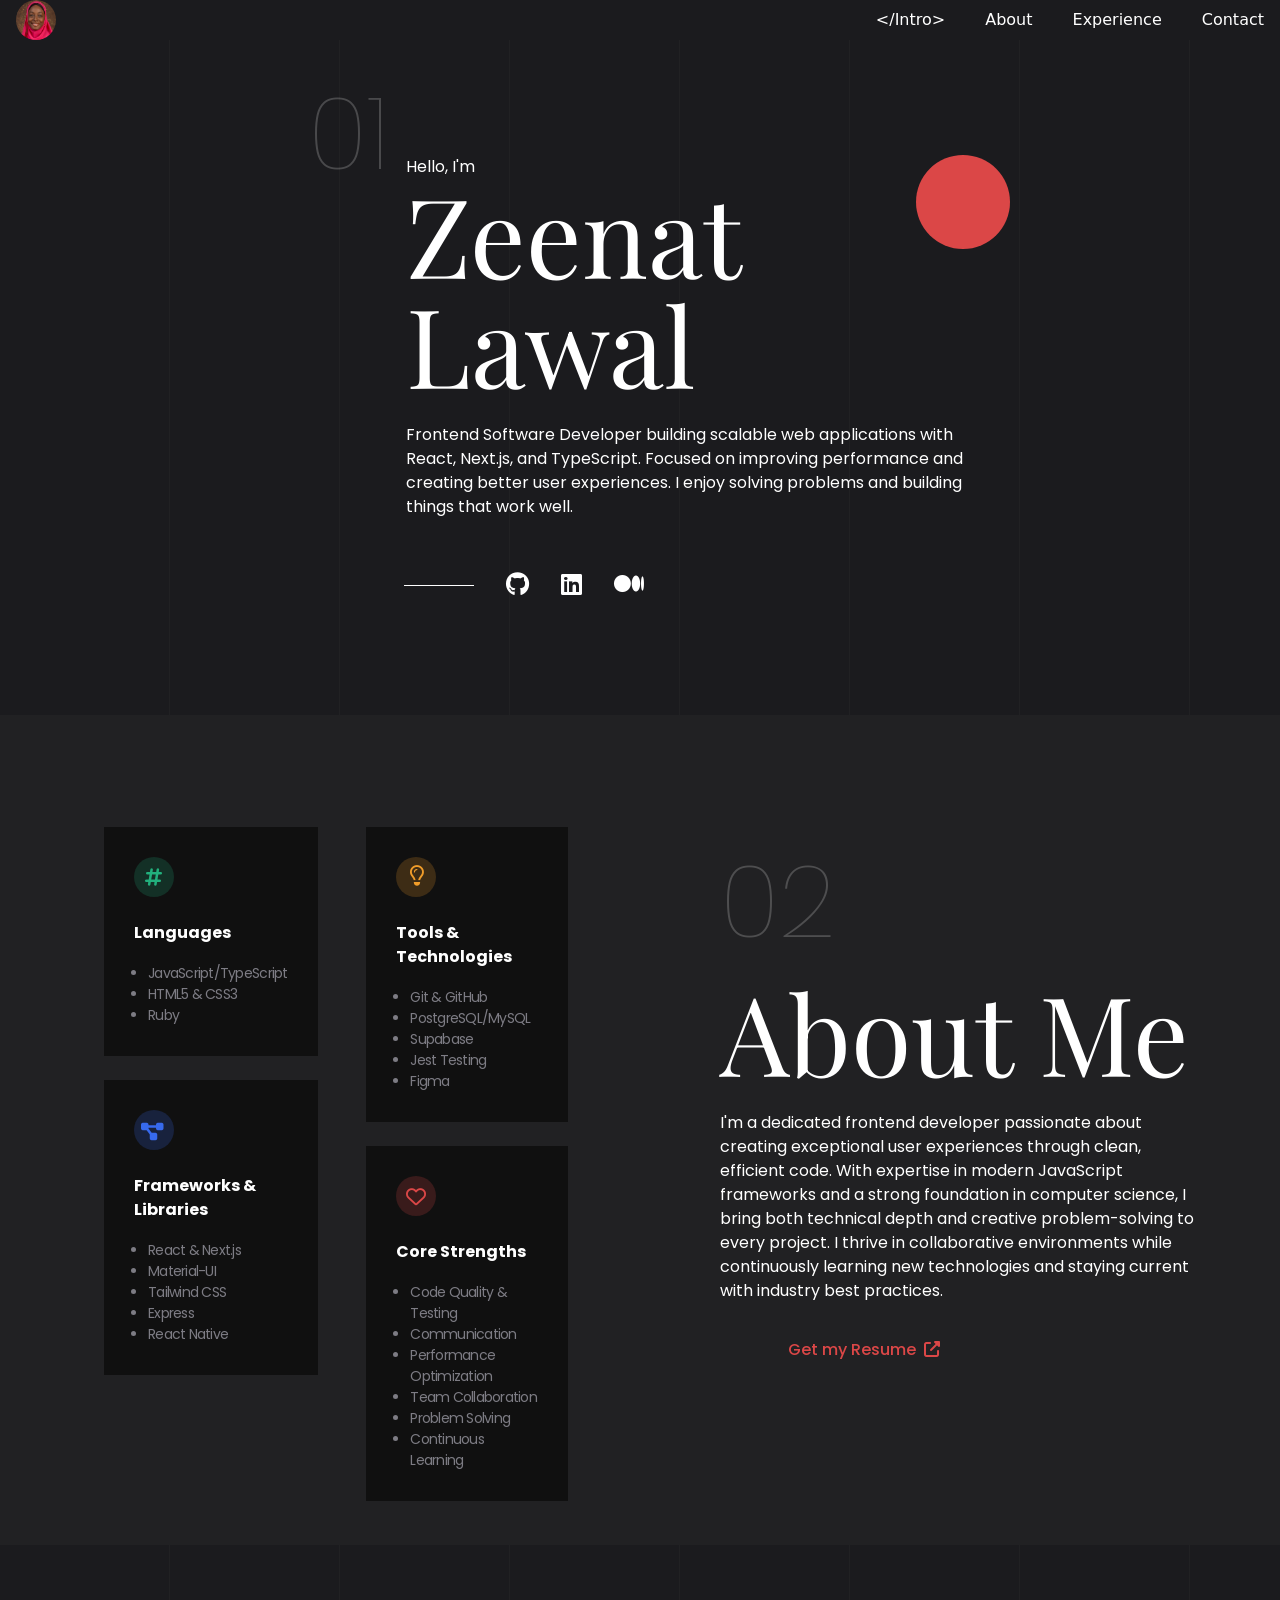
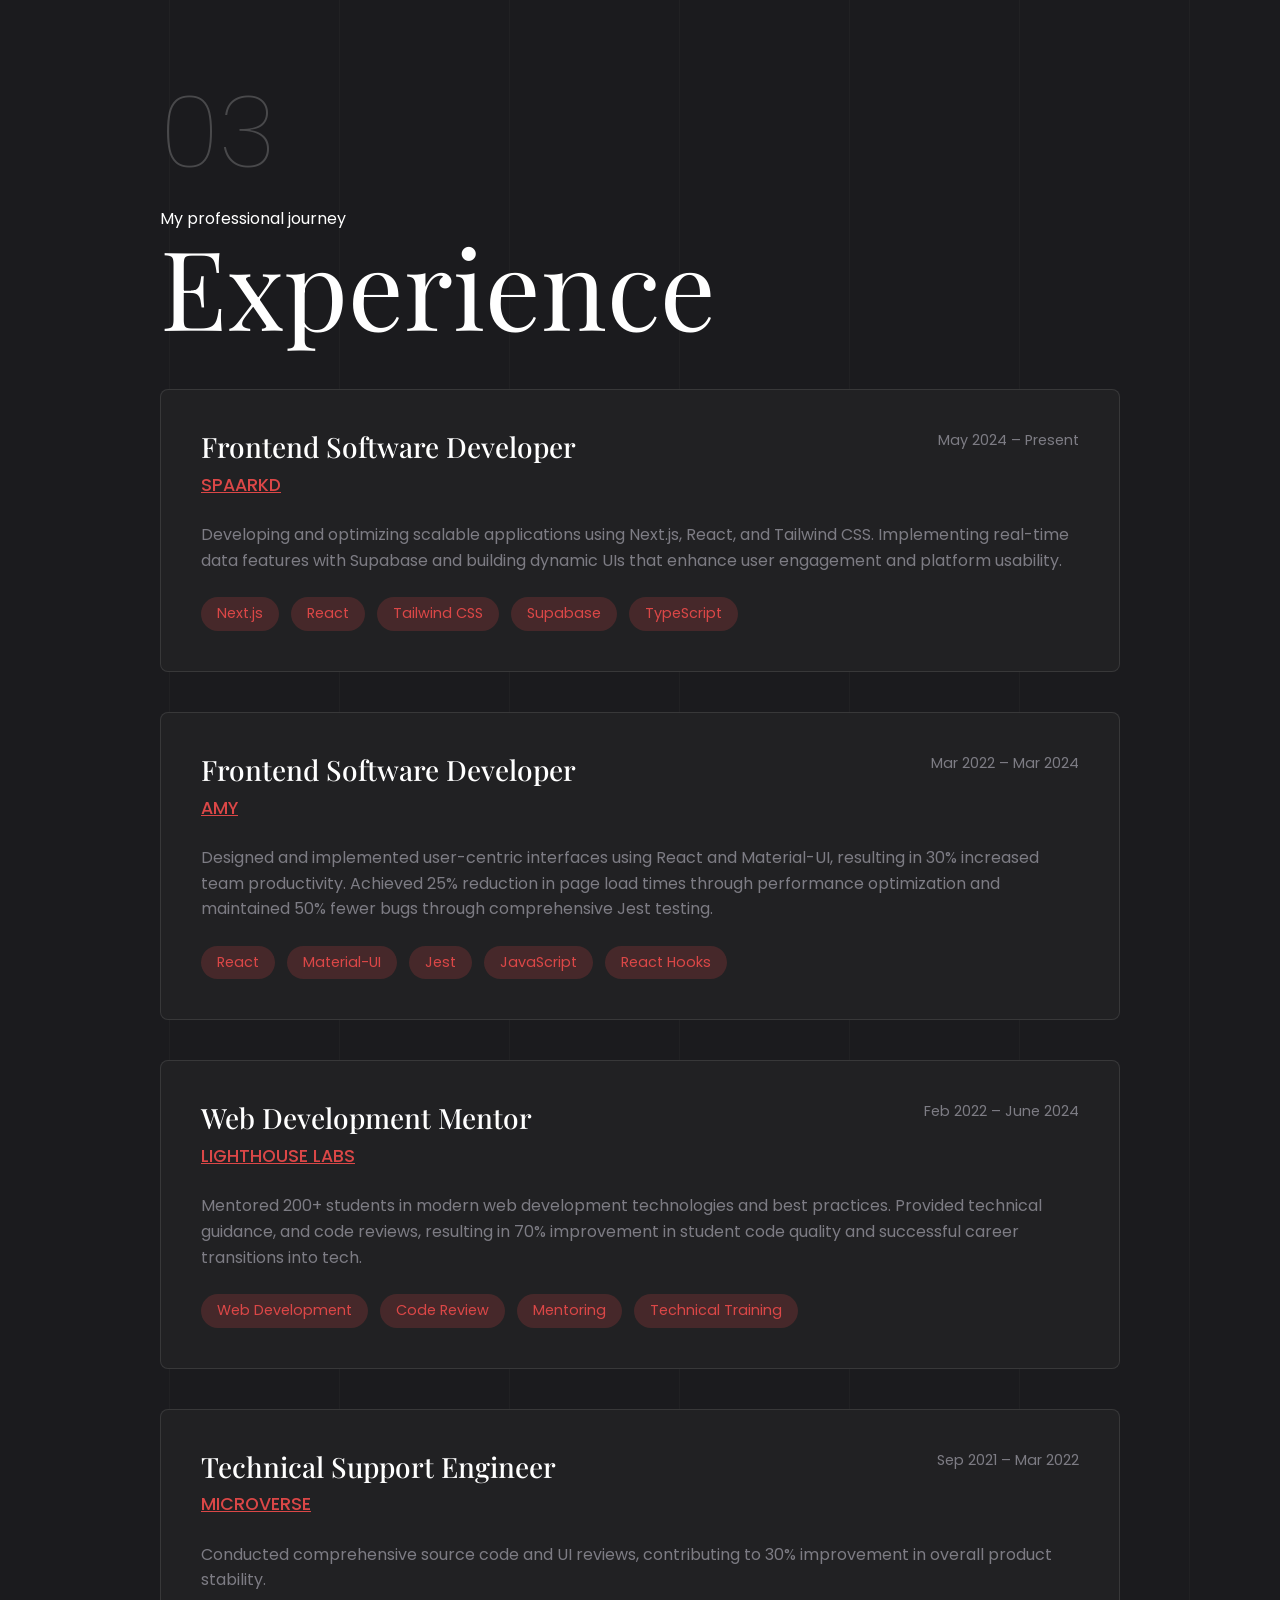
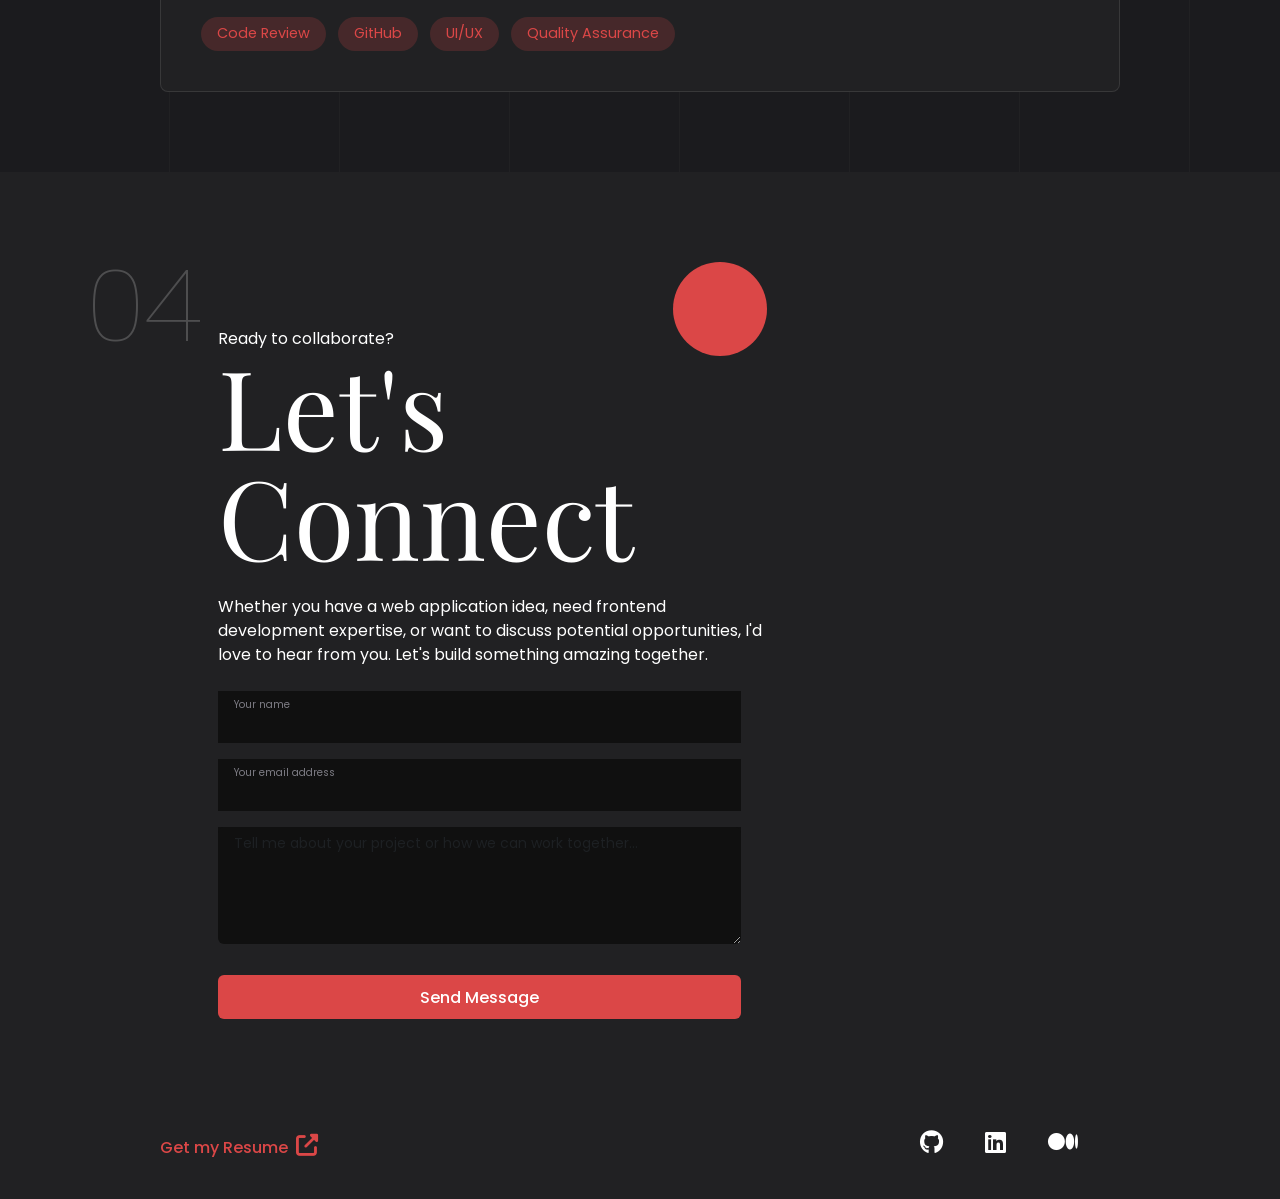
==== commit 56b174ca: "Update text" ====
--- a/index.html
+++ b/index.html
@@ -56,9 +56,9 @@
                         <p class="dot"></p>
                         <h2 class="main-intro mb-4">Zeenat <br> Lawal</h2>
                         <p class="tiny-intro mb-5">
-                            Frontend Software Developer with 3+ years of experience building scalable web applications. 
-                            Specialized in React, Next.js, and TypeScript with a proven track record of improving performance and user experience. 
-                            Currently pursuing M.Sc in Computing (Software Engineering) at University of Northampton.
+                          Frontend Software Developer building scalable web applications with React, Next.js, and TypeScript. 
+                          Focused on improving performance and creating better user experiences. 
+                          I enjoy solving problems and building things that work well.
                         </p>
                     </div>
                 </div>
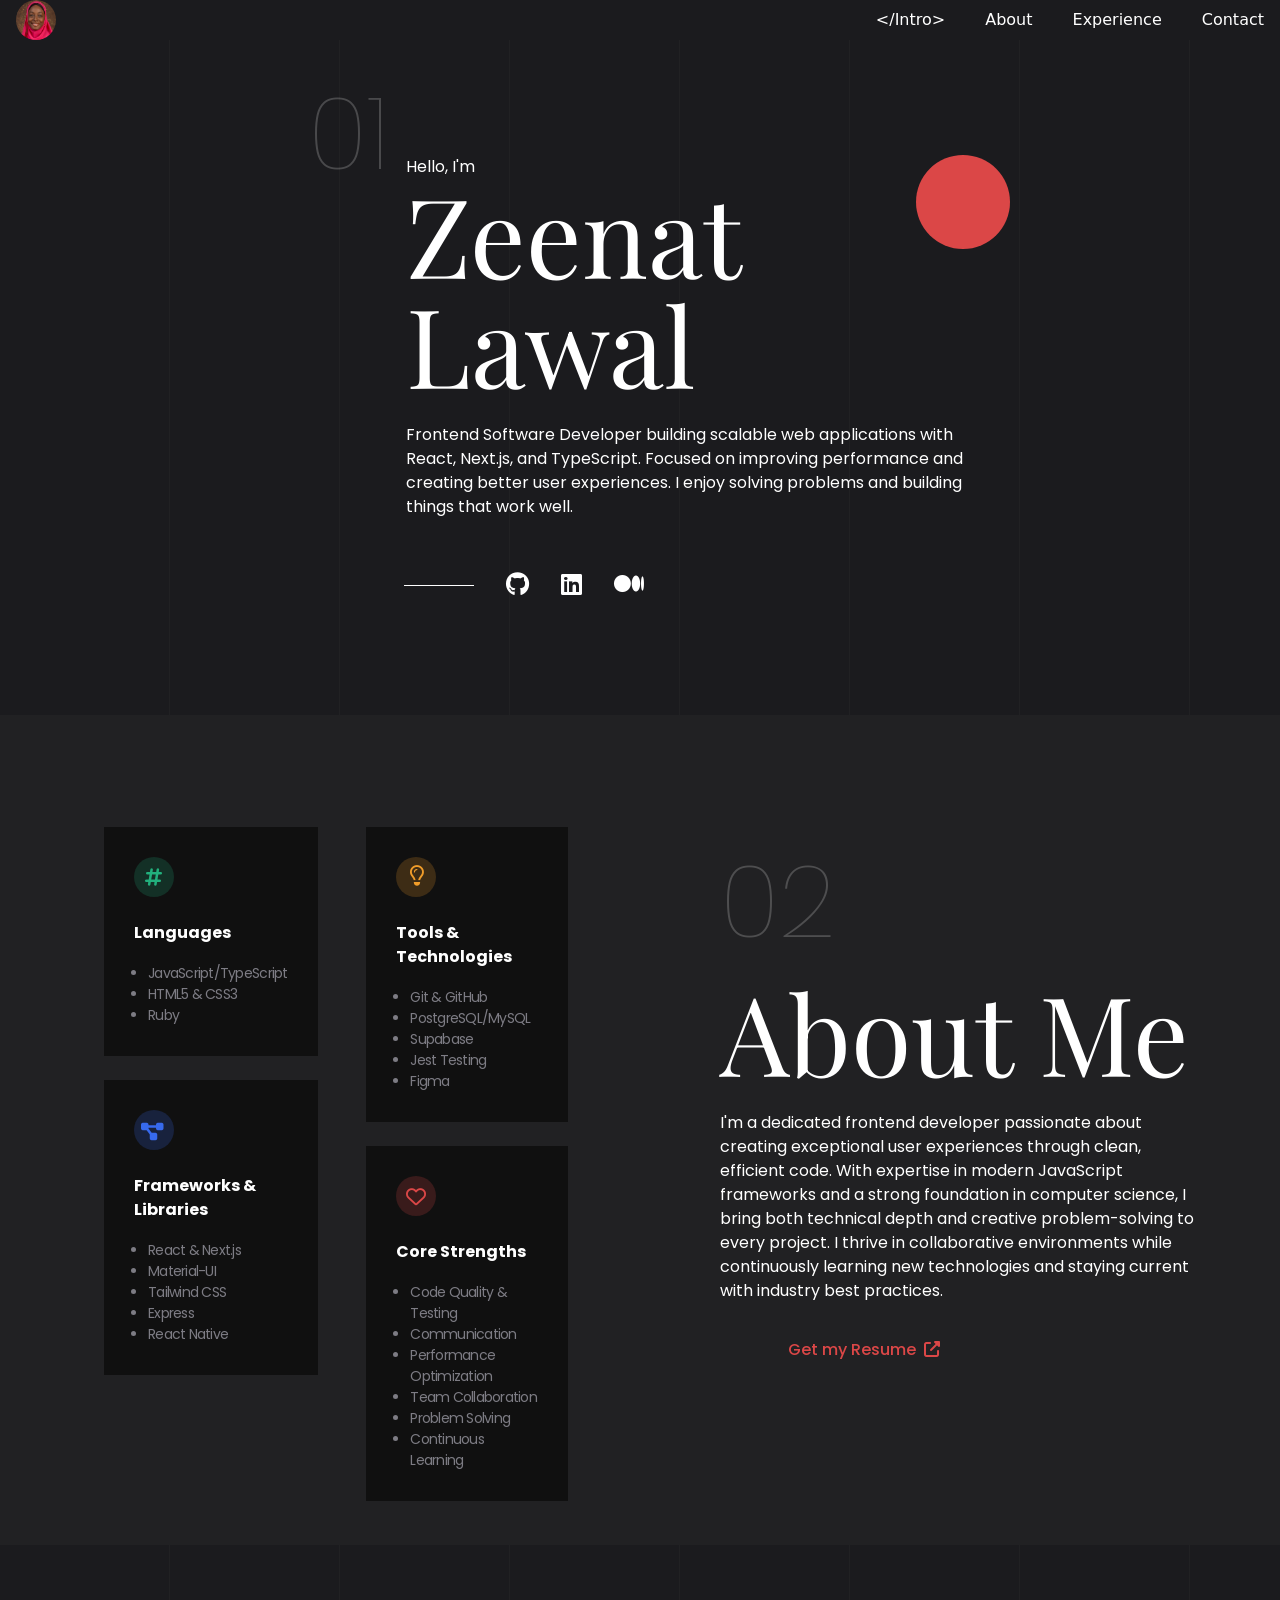
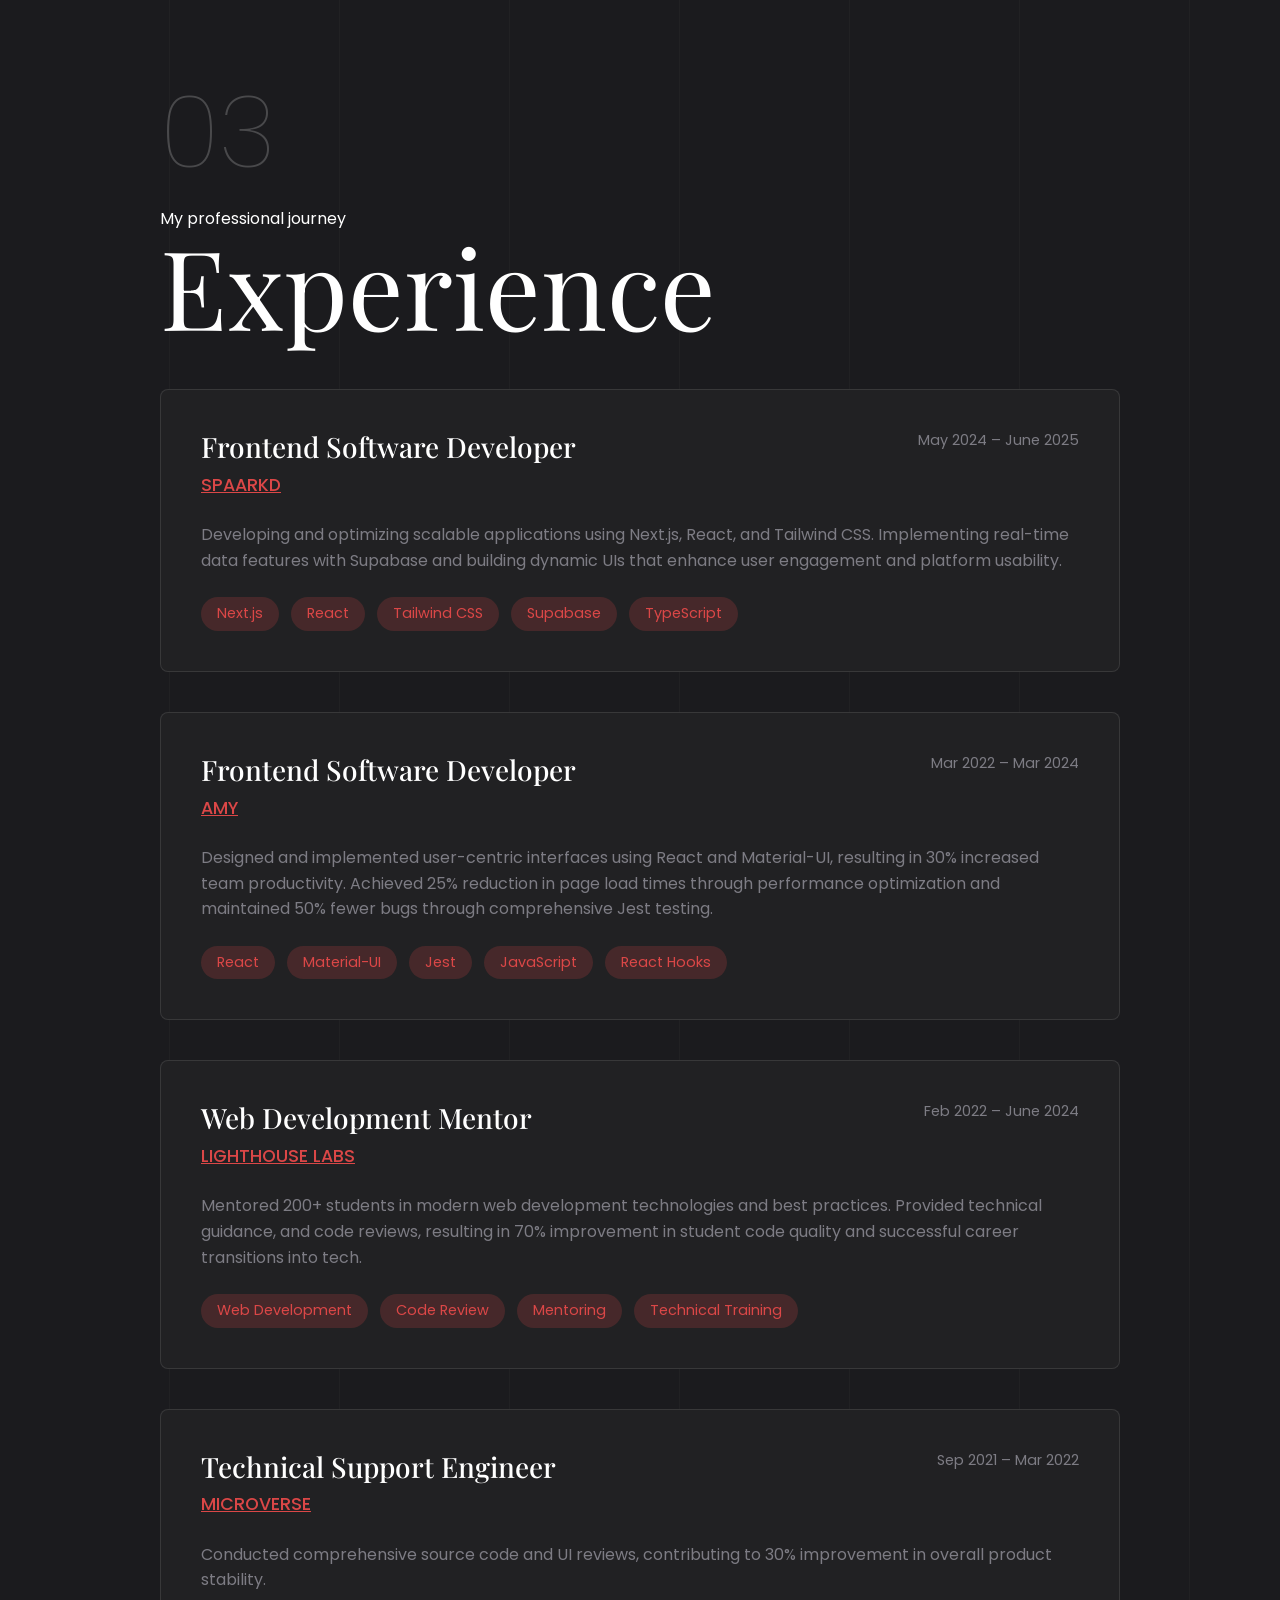
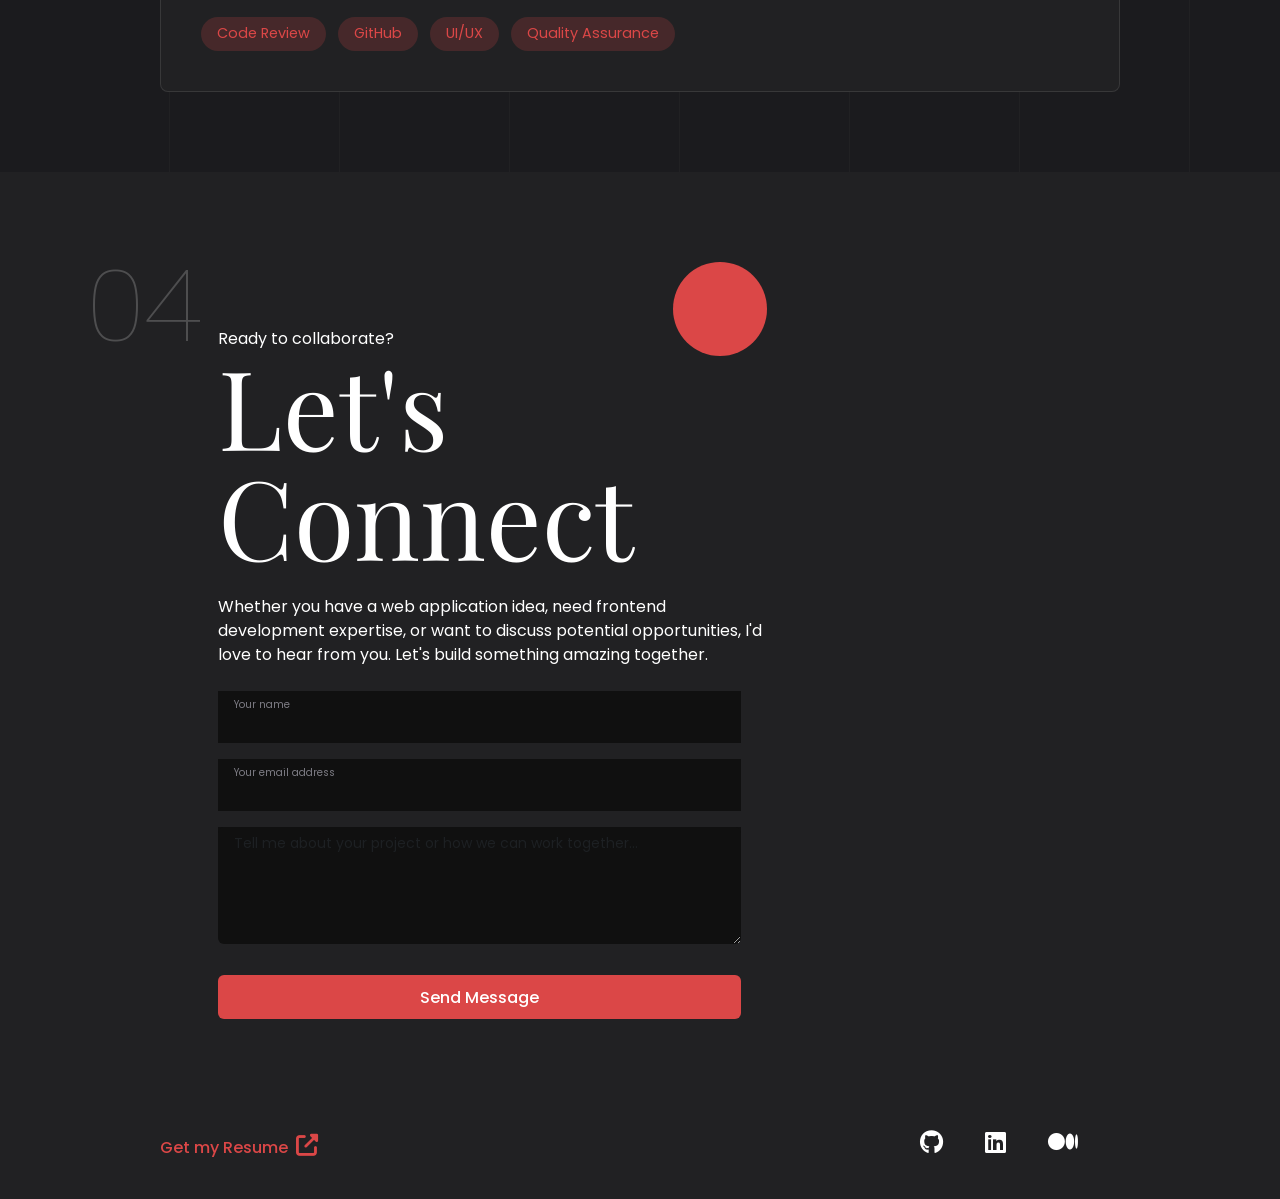
==== commit 17e2cc3e: "Update experience period from May 2024 to June 2025" ====
--- a/index.html
+++ b/index.html
@@ -85,7 +85,7 @@
             With expertise in modern JavaScript frameworks and a strong foundation in computer science, I bring both technical depth and creative problem-solving to every project. 
             I thrive in collaborative environments while continuously learning new technologies and staying current with industry best practices.
         </p>
-        <a href="https://drive.google.com/file/d/124ZSrJd9b67RYtDXN8JFwm1_m8pRrEGp/view" class="resume btn btn-color">Get my Resume &nbsp;<i class="fas fa-external-link-alt"></i></a>
+        <a href="https://drive.google.com/file/d/1U-ldrLNPjiH8W7T-eCbvpHRkvc7lqWzT/view" class="resume btn btn-color">Get my Resume &nbsp;<i class="fas fa-external-link-alt"></i></a>
       </div>
                         <div class="about-skills">
         <div>
@@ -166,7 +166,7 @@
                                         <a href="https://spaarkd.com" target="_blank" rel="noopener noreferrer">SPAARKD</a>
                                     </p>
                                 </div>
-                                <span class="experience-period">May 2024 – Present</span>
+                                <span class="experience-period">May 2024 – June 2025</span>
                             </div>
                             <p class="experience-description">
                                 Developing and optimizing scalable applications using Next.js, React, and Tailwind CSS. 
@@ -293,7 +293,7 @@
         <p class="dash"></p>
         <div class="sect">
             <div class="link">
-                <a href="https://drive.google.com/file/d/124ZSrJd9b67RYtDXN8JFwm1_m8pRrEGp/view" class="resume">Get my Resume &nbsp;<i class="fas fa-external-link-alt"></i></a>
+                <a href="https://drive.google.com/file/d/1U-ldrLNPjiH8W7T-eCbvpHRkvc7lqWzT/view" class="resume">Get my Resume &nbsp;<i class="fas fa-external-link-alt"></i></a>
             </div>
       <div class="d-flex justify-content-between icons">
                 <a href="https://github.com/ZeenatLawal"><i class="fab fa-github"></i></a>
@@ -304,4 +304,4 @@
     </footer>
   <script src="https://cdn.jsdelivr.net/npm/bootstrap@5.0.2/dist/js/bootstrap.bundle.min.js" integrity="sha384-MrcW6ZMFYlzcLA8Nl+NtUVF0sA7MsXsP1UyJoMp4YLEuNSfAP+JcXn/tWtIaxVXM" crossorigin="anonymous"></script>
 </body>
-</html>+</html>
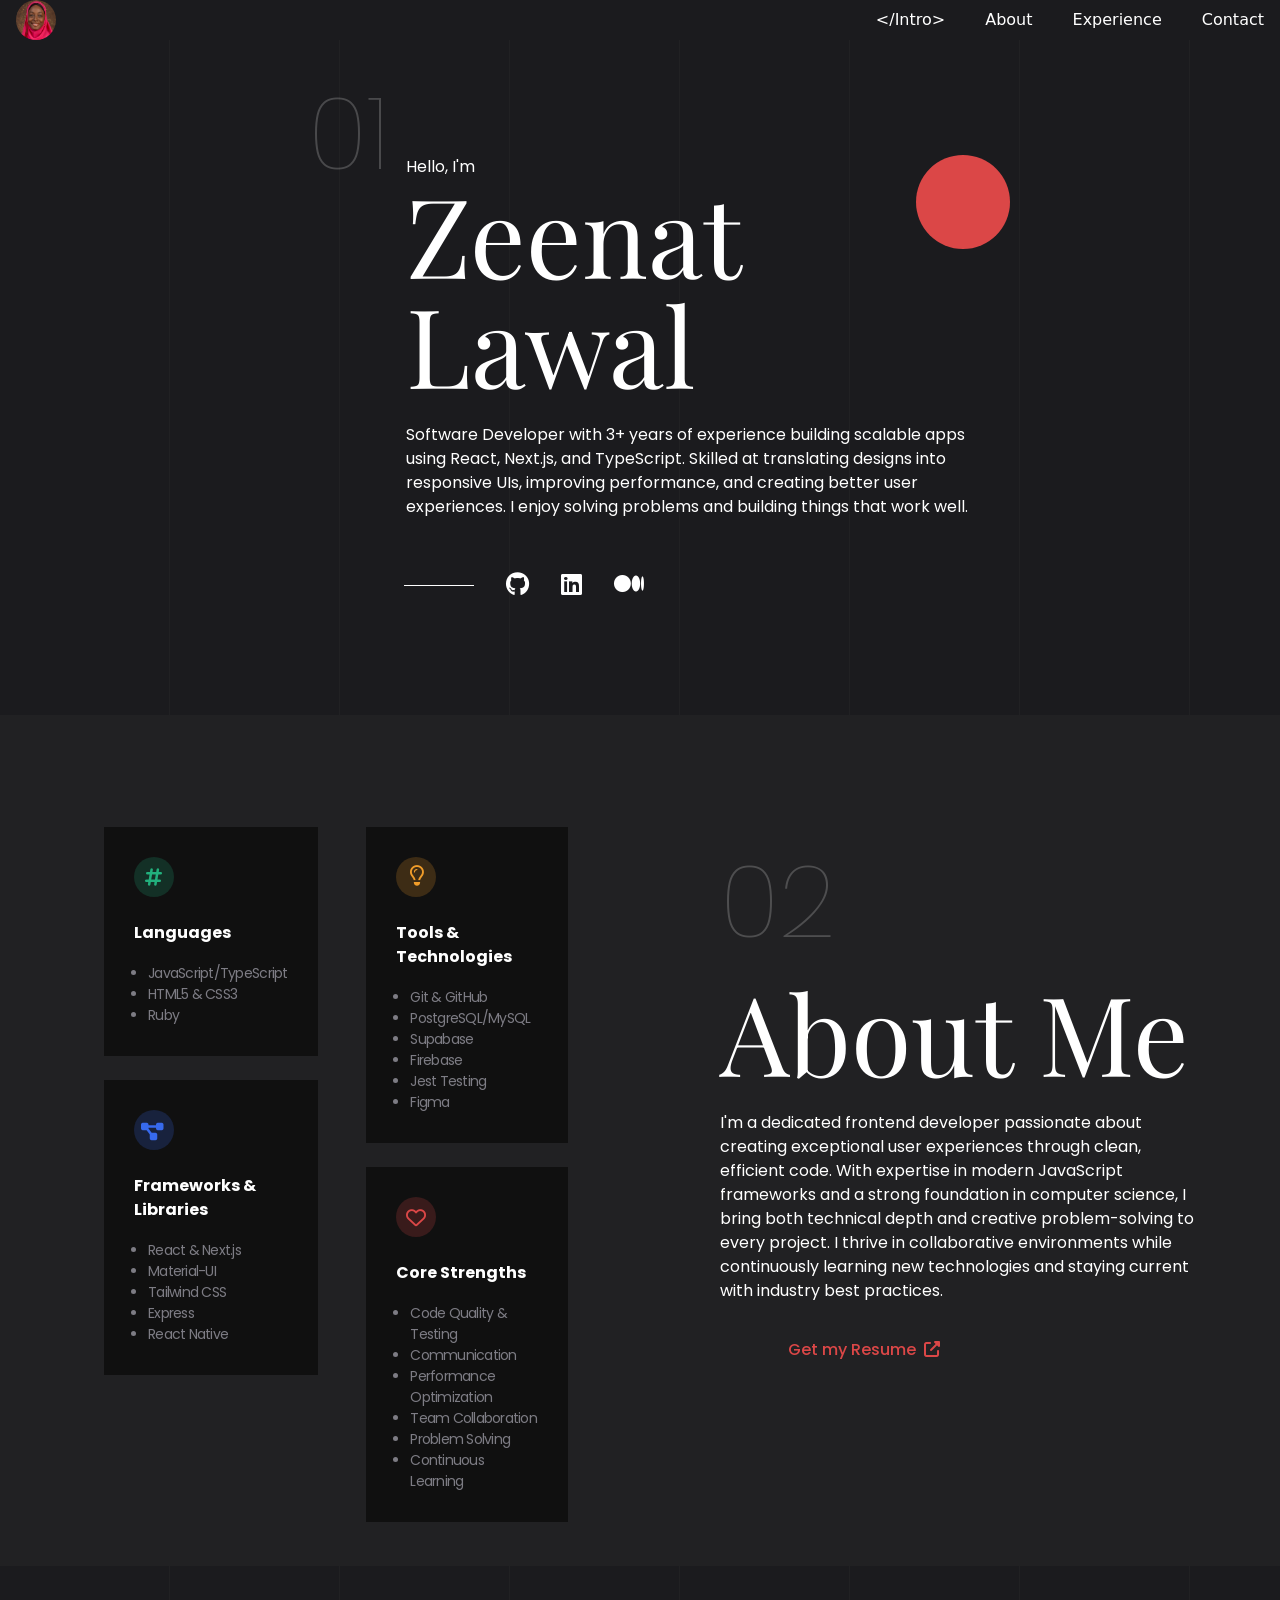
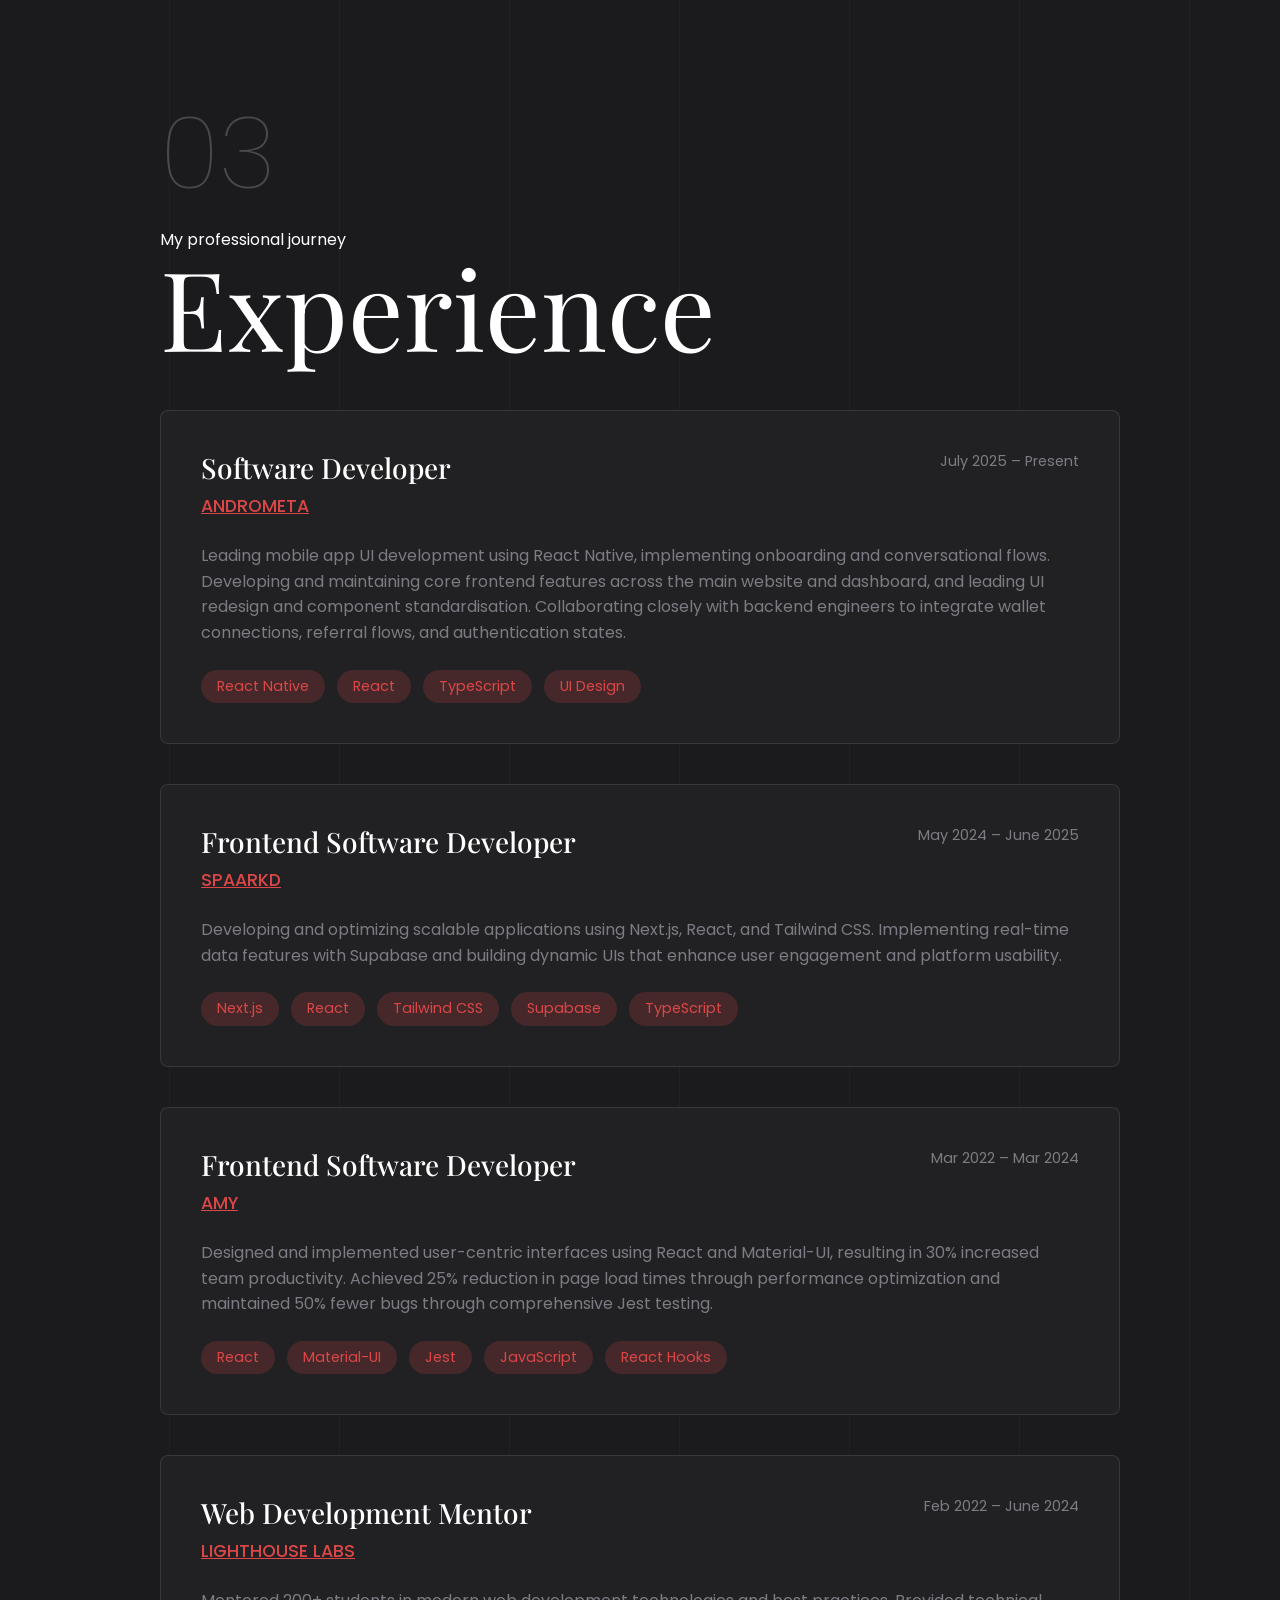
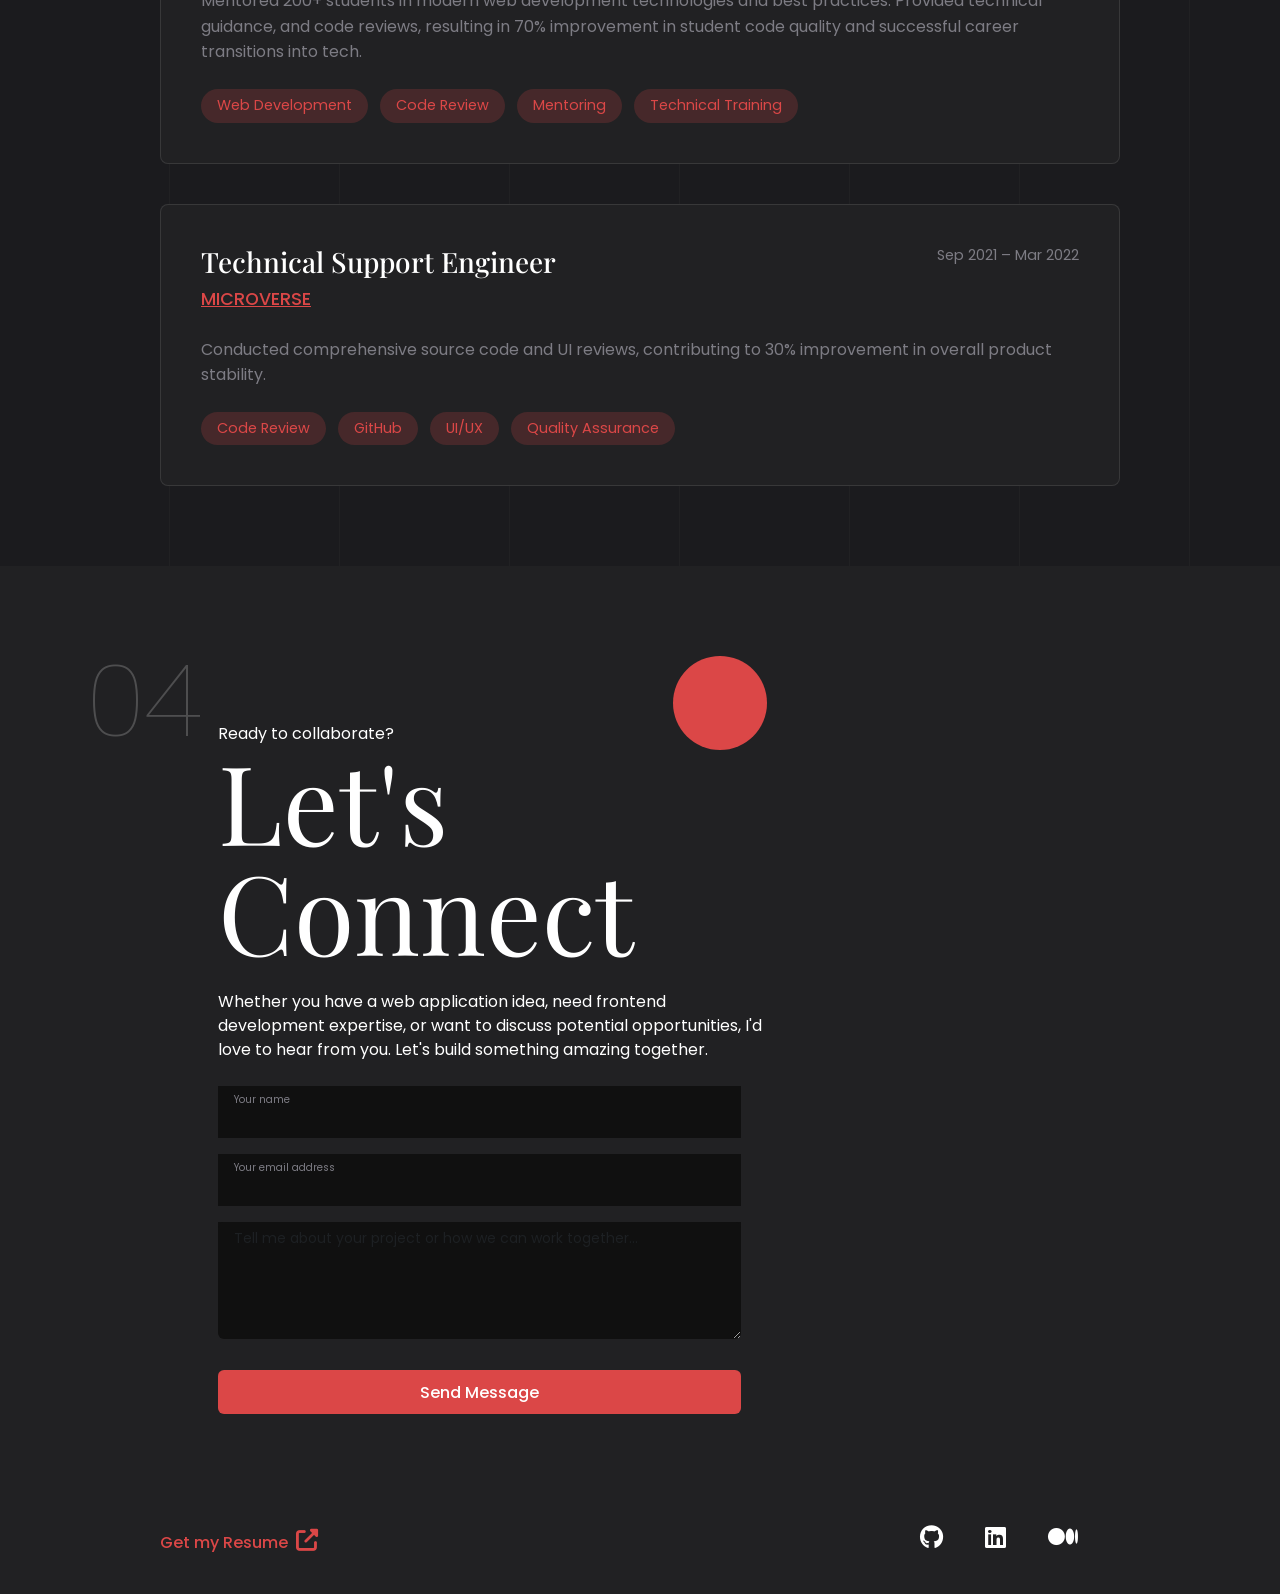
==== commit acc390fe: "Add Google Search Console verification" ====
--- a/index.html
+++ b/index.html
@@ -13,13 +13,14 @@
   <meta charset="UTF-8">
   <meta http-equiv="X-UA-Compatible" content="IE=edge">
   <meta name="viewport" content="width=device-width, initial-scale=1.0">
+  <meta name="google-site-verification" content="IwhEGv1IOWwTbvIKYOY_wiT6diGGu_7GIRmvreWNX4s" />
   <!-- Icon -->
   <link rel="stylesheet" href="https://cdnjs.cloudflare.com/ajax/libs/font-awesome/6.5.1/css/all.min.css">
   <!-- Bootstrap -->
   <link href="https://cdn.jsdelivr.net/npm/bootstrap@5.0.0-beta3/dist/css/bootstrap.min.css" rel="stylesheet" integrity="sha384-eOJMYsd53ii+scO/bJGFsiCZc+5NDVN2yr8+0RDqr0Ql0h+rP48ckxlpbzKgwra6" crossorigin="anonymous">    
   <link rel="stylesheet" href="style.css">
   <link rel="shortcut icon" href="images/Zeenat.jpg" type="image/x-icon">
-  <title>Zeenat Lawal - Frontend Developer</title>
+  <title>Zeenat Lawal - Software Developer</title>
 </head>
 <body>
     <!-- Header -->
@@ -56,9 +57,9 @@
                         <p class="dot"></p>
                         <h2 class="main-intro mb-4">Zeenat <br> Lawal</h2>
                         <p class="tiny-intro mb-5">
-                          Frontend Software Developer building scalable web applications with React, Next.js, and TypeScript. 
-                          Focused on improving performance and creating better user experiences. 
-                          I enjoy solving problems and building things that work well.
+                          Software Developer with 3+ years of experience building scalable apps using React, Next.js, and TypeScript. 
+                          Skilled at translating designs into responsive UIs, improving performance, and creating better user experiences. 
+                           I enjoy solving problems and building things that work well.
                         </p>
                     </div>
                 </div>
@@ -85,7 +86,7 @@
             With expertise in modern JavaScript frameworks and a strong foundation in computer science, I bring both technical depth and creative problem-solving to every project. 
             I thrive in collaborative environments while continuously learning new technologies and staying current with industry best practices.
         </p>
-        <a href="https://drive.google.com/file/d/1U-ldrLNPjiH8W7T-eCbvpHRkvc7lqWzT/view" class="resume btn btn-color">Get my Resume &nbsp;<i class="fas fa-external-link-alt"></i></a>
+        <a href="https://drive.google.com/file/d/16q2KArHhO0YUz1d34NNIfIL3YA7gCKAY/view" class="resume btn btn-color">Get my Resume &nbsp;<i class="fas fa-external-link-alt"></i></a>
       </div>
                         <div class="about-skills">
         <div>
@@ -122,6 +123,7 @@
                                     <li>Git & GitHub</li> 
                                     <li>PostgreSQL/MySQL</li>
                                     <li>Supabase</li>
+                                    <li>Firebase</li>
                                     <li>Jest Testing</li>
                                     <li>Figma</li>
                                 </ul>
@@ -157,6 +159,30 @@
                     <h2 class="main-intro mb-4">Experience</h2>
                     
                     <div class="experience-grid">
+                        <!-- ANDROMETA Experience -->
+                        <div class="experience-card">
+                            <div class="experience-header">
+                                <div>
+                                    <h3 class="experience-title">Software Developer</h3>
+                                    <p class="experience-company">
+                                        <a href="https://andrometa.gg" target="_blank" rel="noopener noreferrer">ANDROMETA</a>
+                                    </p>
+                                </div>
+                                <span class="experience-period">July 2025 – Present</span>
+                            </div>
+                            <p class="experience-description">
+                                Leading mobile app UI development using React Native, implementing onboarding and conversational flows. 
+                                Developing and maintaining core frontend features across the main website and dashboard, and leading UI redesign and component standardisation. 
+                                Collaborating closely with backend engineers to integrate wallet connections, referral flows, and authentication states.
+                            </p>
+                            <div class="tech-stack">
+                                <span class="tech-tag">React Native</span>
+                                <span class="tech-tag">React</span>
+                                <span class="tech-tag">TypeScript</span>
+                                <span class="tech-tag">UI Design</span>
+                            </div>
+                        </div>
+
                         <!-- SPAARKD Experience -->
                         <div class="experience-card">
                             <div class="experience-header">
@@ -187,7 +213,7 @@
                                 <div>
                                     <h3 class="experience-title">Frontend Software Developer</h3>
                                     <p class="experience-company">
-                                        <a href="https://amy.com" target="_blank" rel="noopener noreferrer">AMY</a>
+                                        <a href="https://www.amy.app/" target="_blank" rel="noopener noreferrer">AMY</a>
                                     </p>
                                 </div>
                                 <span class="experience-period">Mar 2022 – Mar 2024</span>
@@ -211,7 +237,7 @@
                                 <div>
                                     <h3 class="experience-title">Web Development Mentor</h3>
                                     <p class="experience-company">
-                                        <a href="https://lighthouselabs.ca" target="_blank" rel="noopener noreferrer">LIGHTHOUSE LABS</a>
+                                        <a href="#">LIGHTHOUSE LABS</a>
                                     </p>
                                 </div>
                                 <span class="experience-period">Feb 2022 – June 2024</span>
@@ -293,7 +319,7 @@
         <p class="dash"></p>
         <div class="sect">
             <div class="link">
-                <a href="https://drive.google.com/file/d/1U-ldrLNPjiH8W7T-eCbvpHRkvc7lqWzT/view" class="resume">Get my Resume &nbsp;<i class="fas fa-external-link-alt"></i></a>
+                <a href="https://drive.google.com/file/d/16q2KArHhO0YUz1d34NNIfIL3YA7gCKAY/view" class="resume">Get my Resume &nbsp;<i class="fas fa-external-link-alt"></i></a>
             </div>
       <div class="d-flex justify-content-between icons">
                 <a href="https://github.com/ZeenatLawal"><i class="fab fa-github"></i></a>
